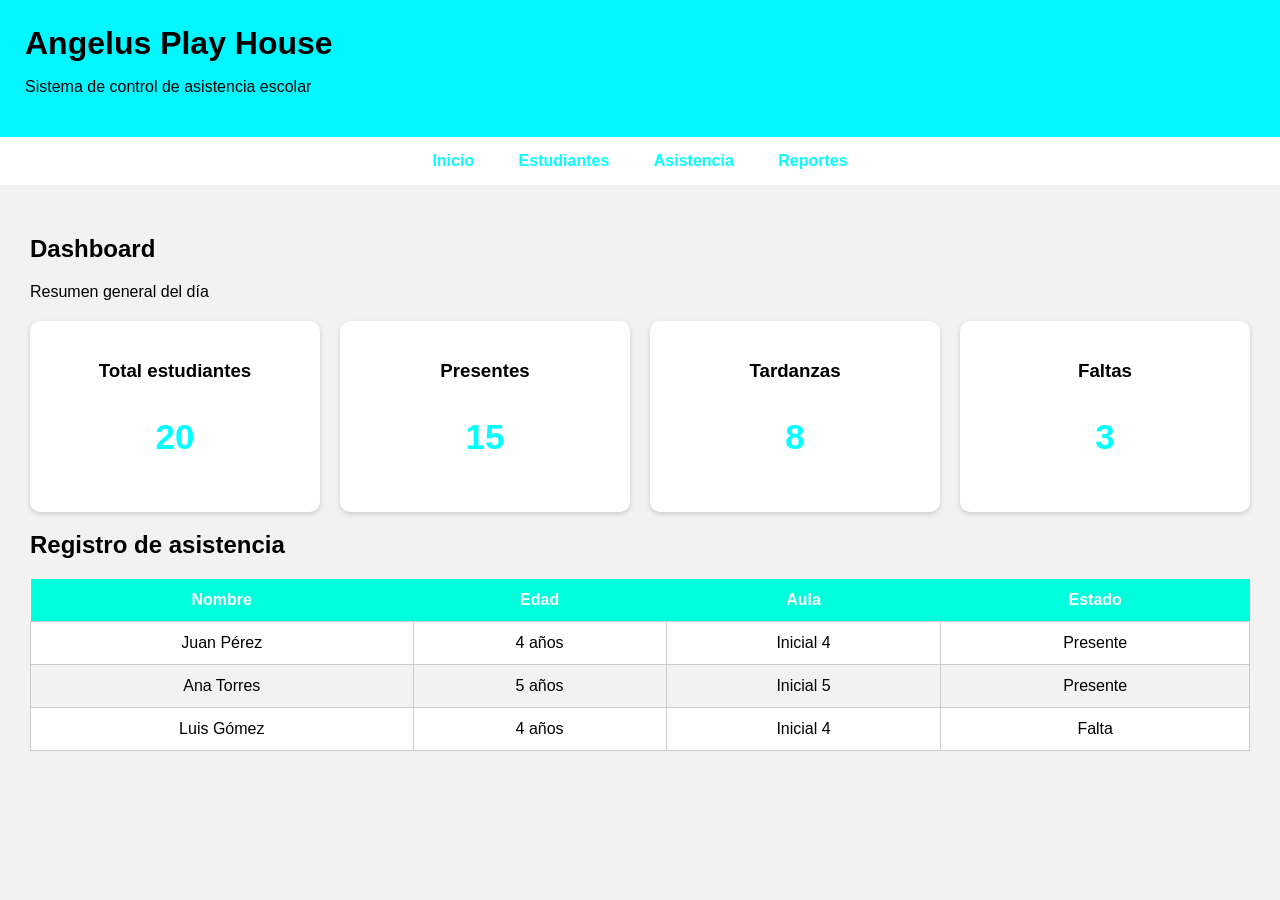
==== index.html @ 8d8ad3e5 "KIDS CHECK Se agregó la estructura HTML y los estilos CSS del sistema KIDS CHECK, incluyendo dashboa" ====
<!DOCTYPE html>
<html lang="es">

<head>
    <meta charset="UTF-8">
    <meta name="viewport" content="width=device-width, initial-scale=1.0">
    <title>KIDS CHECK</title>
    <link rel="stylesheet" href="style.css">
</head>

<body>

<header>
    <h1>Angelus Play House</h1>
    <p>Sistema de control de asistencia escolar</p>
</header>


<nav>
    <a href="#">Inicio</a>
    <a href="#">Estudiantes</a>
    <a href="#">Asistencia</a>
    <a href="#">Reportes</a>
</nav>


<main>

<section class="titulo">
    <h2>Dashboard</h2>
    <p>Resumen general del día</p>
</section>


<section class="tarjetas">

    <article>
        <h3>Total estudiantes</h3>
        <p>20</p>
    </article>


    <article>
        <h3>Presentes</h3>
        <p>15</p>
    </article>


    <article>
        <h3>Tardanzas</h3>
        <p>8</p>
    </article>


    <article>
        <h3>Faltas</h3>
        <p>3</p>
    </article>


</section>




<h2>Registro de asistencia</h2>


<table>

<thead>

<tr>
<th>Nombre</th>
<th>Edad</th>
<th>Aula</th>
<th>Estado</th>
</tr>

</thead>


<tbody>

<tr>
<td>Juan Pérez</td>
<td>4 años</td>
<td>Inicial 4</td>
<td>Presente</td>
</tr>


<tr>
<td>Ana Torres</td>
<td>5 años</td>
<td>Inicial 5</td>
<td>Presente</td>
</tr>


<tr>
<td>Luis Gómez</td>
<td>4 años</td>
<td>Inicial 4</td>
<td>Falta</td>
</tr>


</tbody>

</table>

</section>


</main>




</body>

</html>
---- style.css ----
body{

font-family: Arial, sans-serif;
margin:0;
background:#f2f2f2;

}


header{

background:#00f7ff;
color:rgb(0, 0, 0);
padding:25px;
text-align:left;

}


header h1{

margin:0;

}



nav{

background:white;
padding:15px;
text-align:center;

}


nav a{

margin:20px;
text-decoration:none;
color:#00ffff;
font-weight:bold;

}



main{

padding:30px;

}


.titulo{

margin-bottom:20px;

}



.tarjetas{

display:grid;
grid-template-columns:repeat(4,1fr);
gap:20px;

}



article{

background:white;
padding:20px;
text-align:center;
border-radius:10px;
box-shadow:0 2px 5px #ccc;

}


article p{

font-size:35px;
font-weight:bold;
color:#00ffff;

}



table{

width:100%;
border-collapse:collapse;
background:white;
margin-top:20px;

}


th{

background:#00ffdd;
color:white;
padding:12px;

}


td{

border:1px solid #ccc;
padding:12px;
text-align:center;

}


tr:nth-child(even){

background:#f2f2f2;

}


tr:hover{

background:#ffd6d6;

}



footer{

background:#333;
color:white;
text-align:center;
padding:15px;

}
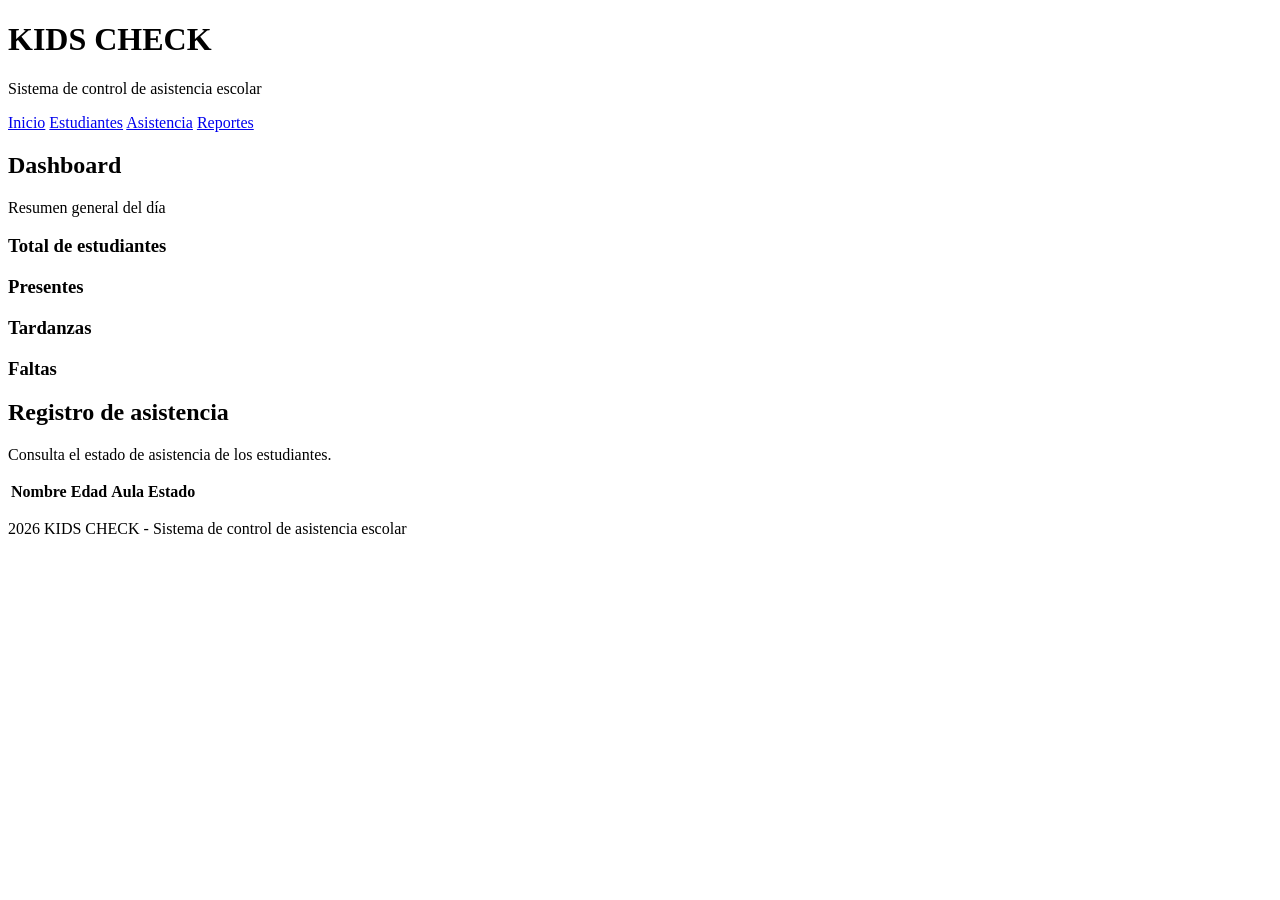
==== commit 393661e2: "actualizado" ====
--- a/index.html
+++ b/index.html
@@ -1,123 +1,86 @@
+
 <!DOCTYPE html>
 <html lang="es">
 
 <head>
     <meta charset="UTF-8">
     <meta name="viewport" content="width=device-width, initial-scale=1.0">
-    <title>KIDS CHECK</title>
+    <title>KIDS CHECK | Asistencia Escolar</title>
     <link rel="stylesheet" href="style.css">
 </head>
 
 <body>
 
-<header>
-    <h1>Angelus Play House</h1>
-    <p>Sistema de control de asistencia escolar</p>
-</header>
+    <header>
+        <h1>KIDS CHECK</h1>
+        <p>Sistema de control de asistencia escolar</p>
+    </header>
+
+    <nav>
+        <a href="#">Inicio</a>
+        <a href="#">Estudiantes</a>
+        <a href="#">Asistencia</a>
+        <a href="#">Reportes</a>
+    </nav>
+
+    <main>
+
+        <section class="titulo">
+            <h2>Dashboard</h2>
+            <p>Resumen general del día</p>
+        </section>
+
+        <section class="tarjetas">
+
+            <article>
+                <h3>Total de estudiantes</h3>
+                <p></p>
+            </article>
+
+            <article>
+                <h3>Presentes</h3>
+                <p></p>
+            </article>
+
+            <article>
+                <h3>Tardanzas</h3>
+                <p></p>
+            </article>
+
+            <article>
+                <h3>Faltas</h3>
+                <p></p>
+            </article>
+
+        </section>
+
+        <section class="registro">
+
+            <h2>Registro de asistencia</h2>
+            <p>Consulta el estado de asistencia de los estudiantes.</p>
+
+            <table>
+                <thead>
+                    <tr>
+                        <th>Nombre</th>
+                        <th>Edad</th>
+                        <th>Aula</th>
+                        <th>Estado</th>
+                    </tr>
+                </thead>
 
 
-<nav>
-    <a href="#">Inicio</a>
-    <a href="#">Estudiantes</a>
-    <a href="#">Asistencia</a>
-    <a href="#">Reportes</a>
-</nav>
+                </tbody>
+            </table>
 
+        </section>
 
-<main>
+    </main>
 
-<section class="titulo">
-    <h2>Dashboard</h2>
-    <p>Resumen general del día</p>
-</section>
-
-
-<section class="tarjetas">
-
-    <article>
-        <h3>Total estudiantes</h3>
-        <p>20</p>
-    </article>
-
-
-    <article>
-        <h3>Presentes</h3>
-        <p>15</p>
-    </article>
-
-
-    <article>
-        <h3>Tardanzas</h3>
-        <p>8</p>
-    </article>
-
-
-    <article>
-        <h3>Faltas</h3>
-        <p>3</p>
-    </article>
-
-
-</section>
-
-
-
-
-<h2>Registro de asistencia</h2>
-
-
-<table>
-
-<thead>
-
-<tr>
-<th>Nombre</th>
-<th>Edad</th>
-<th>Aula</th>
-<th>Estado</th>
-</tr>
-
-</thead>
-
-
-<tbody>
-
-<tr>
-<td>Juan Pérez</td>
-<td>4 años</td>
-<td>Inicial 4</td>
-<td>Presente</td>
-</tr>
-
-
-<tr>
-<td>Ana Torres</td>
-<td>5 años</td>
-<td>Inicial 5</td>
-<td>Presente</td>
-</tr>
-
-
-<tr>
-<td>Luis Gómez</td>
-<td>4 años</td>
-<td>Inicial 4</td>
-<td>Falta</td>
-</tr>
-
-
-</tbody>
-
-</table>
-
-</section>
-
-
-</main>
-
-
-
+    <footer>
+        <p> 2026 KIDS CHECK - Sistema de control de asistencia escolar</p>
+    </footer>
 
 </body>
 
-</html>+</html>
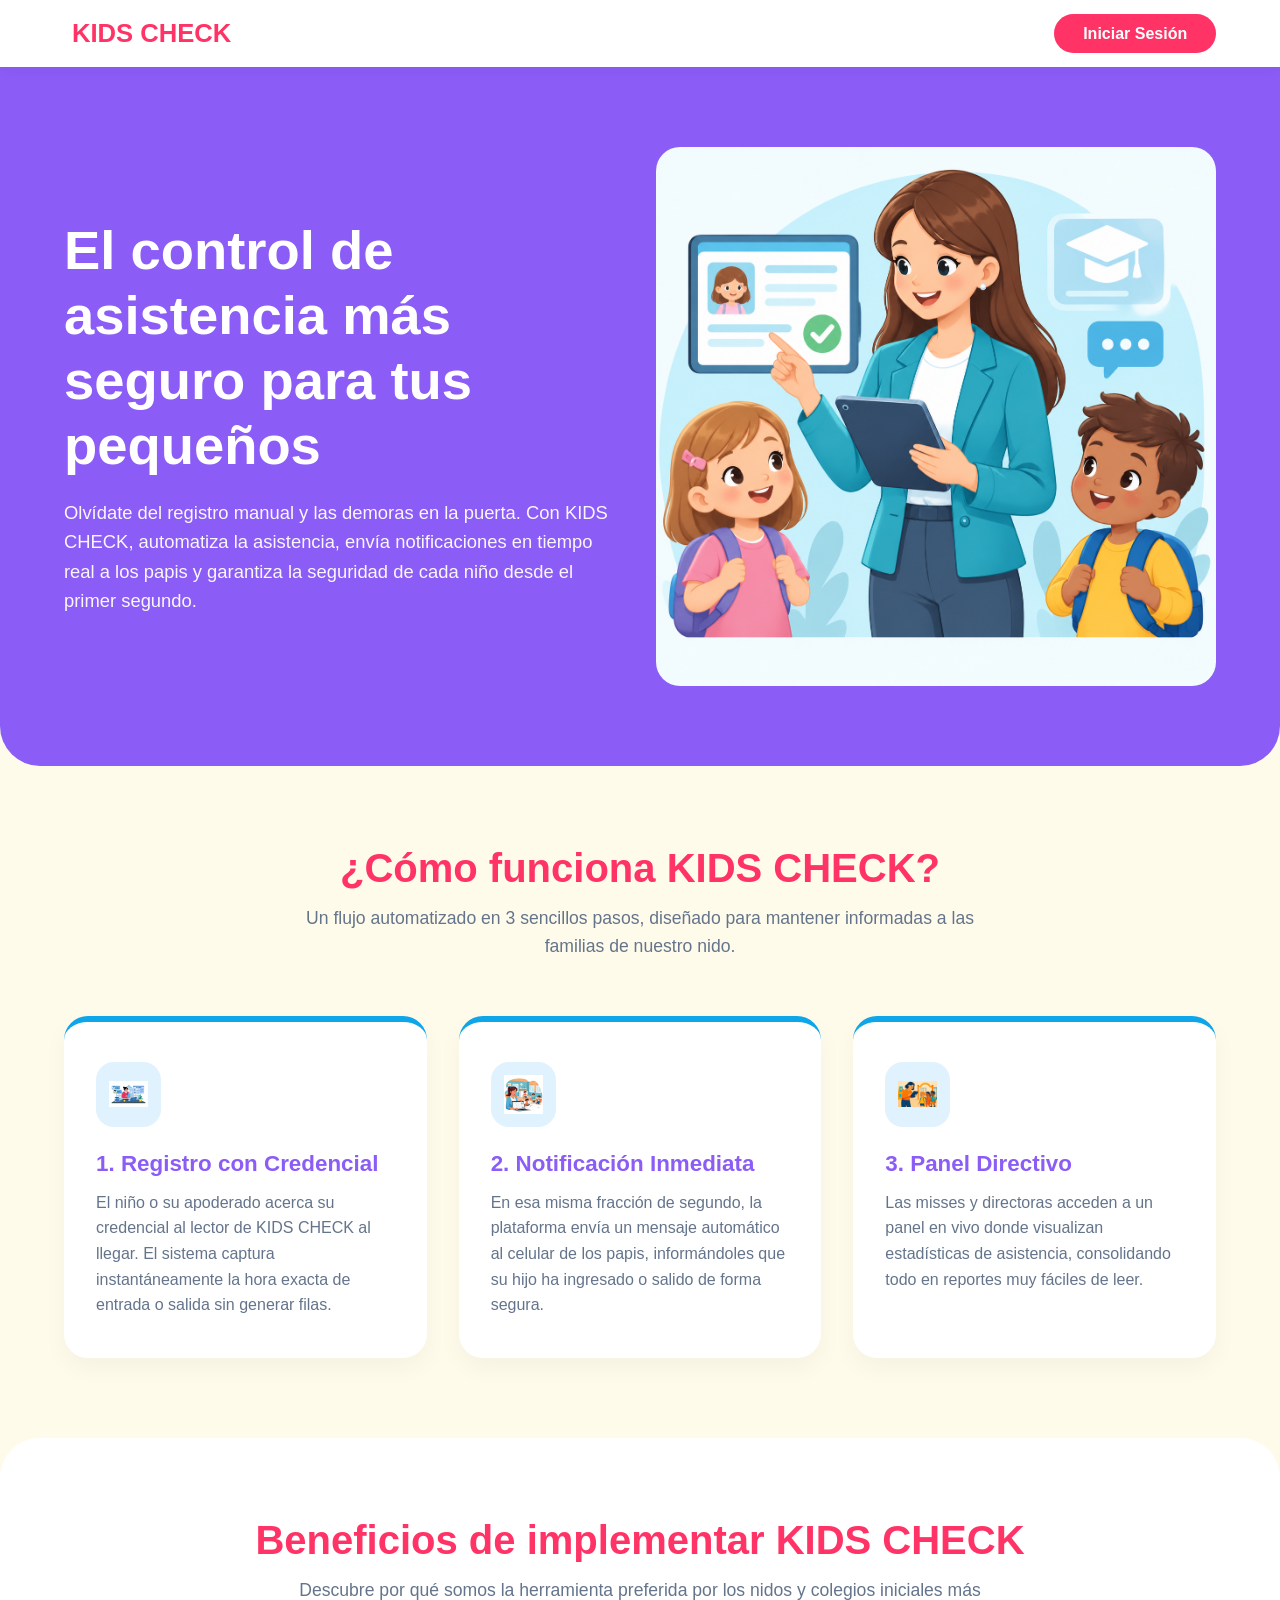
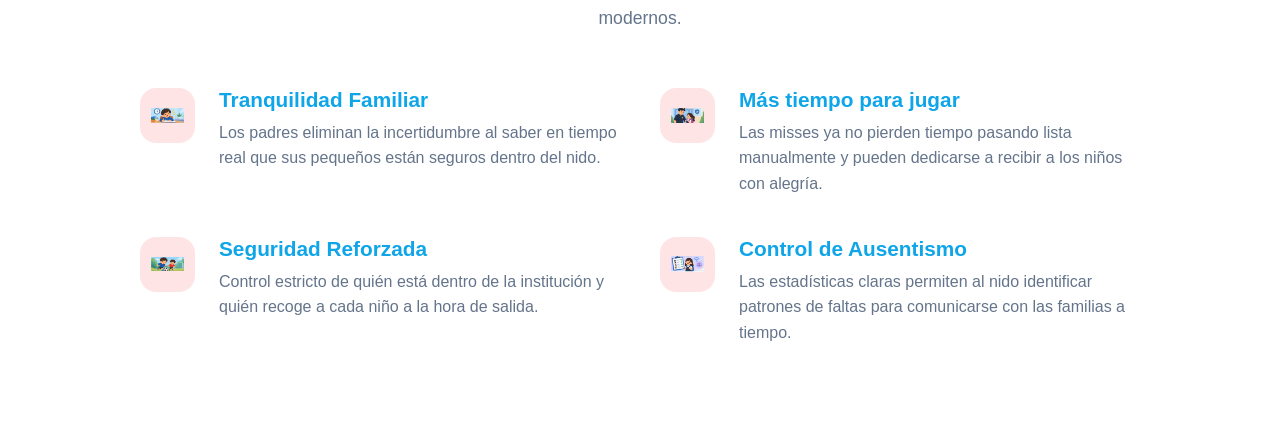
==== commit 705a3efe: "solucion" ====
--- a/index.html
+++ b/index.html
@@ -1,86 +1,136 @@
-
 <!DOCTYPE html>
 <html lang="es">
-
 <head>
     <meta charset="UTF-8">
     <meta name="viewport" content="width=device-width, initial-scale=1.0">
-    <title>KIDS CHECK | Asistencia Escolar</title>
+    <title>KIDS CHECK | Control de Asistencia Inicial</title>
     <link rel="stylesheet" href="style.css">
 </head>
-
 <body>
 
-    <header>
-        <h1>KIDS CHECK</h1>
-        <p>Sistema de control de asistencia escolar</p>
+    <!-- NAVEGACIÓN -->
+    <header class="navbar">
+        <div class="logo">
+            <i class="fa-solid fa-hands-holding-child"></i> KIDS CHECK
+        </div>
+        
+        <div class="nav-actions">
+            <!-- Único botón en toda la cabecera -->
+            <a href="#" class="btn-login">Iniciar Sesión</a>
+        </div>
     </header>
 
-    <nav>
-        <a href="#">Inicio</a>
-        <a href="#">Estudiantes</a>
-        <a href="#">Asistencia</a>
-        <a href="#">Reportes</a>
-    </nav>
+    <!-- SECCIÓN PRINCIPAL (HERO) -->
+    <main>
+        <section class="hero">
+            <div class="hero-content">
+                <h1>El control de asistencia más seguro para tus pequeños</h1>
+                <p>Olvídate del registro manual y las demoras en la puerta. Con KIDS CHECK, automatiza la asistencia, envía notificaciones en tiempo real a los papis y garantiza la seguridad de cada niño desde el primer segundo.</p>
+            </div>
 
-    <main>
-
-        <section class="titulo">
-            <h2>Dashboard</h2>
-            <p>Resumen general del día</p>
+            <div class="hero-image">
+                <img src="epa1 (1).png" alt="Ilustración de niños y seguridad escolar">
+            </div>
         </section>
 
-        <section class="tarjetas">
+        <!-- SECCIÓN: CÓMO FUNCIONA -->
+        <section id="como-funciona" class="features">
+            <div class="section-header">
+                <h2>¿Cómo funciona KIDS CHECK?</h2>
+                <p>Un flujo automatizado en 3 sencillos pasos, diseñado para mantener informadas a las familias de nuestro nido.</p>
+            </div>
+            
+            <div class="features-grid">
+                <!-- Paso 1 -->
+                <div class="feature-card">
+                    <div class="icon-wrapper blue-bg">
+                        <!-- PON AQUÍ TU IMAGEN PARA EL PASO 1 -->
+                        <img src="paso 1 (1).png" alt="Paso 1">
+                    </div>
+                    <h3>1. Registro con Credencial</h3>
+                    <p>El niño o su apoderado acerca su credencial al lector de KIDS CHECK al llegar. El sistema captura instantáneamente la hora exacta de entrada o salida sin generar filas.</p>
+                </div>
 
-            <article>
-                <h3>Total de estudiantes</h3>
-                <p></p>
-            </article>
+                <!-- Paso 2 -->
+                <div class="feature-card">
+                    <div class="icon-wrapper blue-bg">
+                        <!-- PON AQUÍ TU IMAGEN PARA EL PASO 2 -->
+                        <img src="paso 1 (2).png" alt="Paso 2">
+                    </div>
+                    <h3>2. Notificación Inmediata</h3>
+                    <p>En esa misma fracción de segundo, la plataforma envía un mensaje automático al celular de los papis, informándoles que su hijo ha ingresado o salido de forma segura.</p>
+                </div>
 
-            <article>
-                <h3>Presentes</h3>
-                <p></p>
-            </article>
-
-            <article>
-                <h3>Tardanzas</h3>
-                <p></p>
-            </article>
-
-            <article>
-                <h3>Faltas</h3>
-                <p></p>
-            </article>
-
+                <!-- Paso 3 -->
+                <div class="feature-card">
+                    <div class="icon-wrapper blue-bg">
+                        <!-- PON AQUÍ TU IMAGEN PARA EL PASO 3 -->
+                        <img src="paso 1 (3).png" alt="Paso 3">
+                    </div>
+                    <h3>3. Panel Directivo</h3>
+                    <p>Las misses y directoras acceden a un panel en vivo donde visualizan estadísticas de asistencia, consolidando todo en reportes muy fáciles de leer.</p>
+                </div>
+            </div>
         </section>
 
-        <section class="registro">
+        <!-- SECCIÓN: BENEFICIOS -->
+        <section id="beneficios" class="benefits">
+            <div class="section-header">
+                <h2>Beneficios de implementar KIDS CHECK</h2>
+                <p>Descubre por qué somos la herramienta preferida por los nidos y colegios iniciales más modernos.</p>
+            </div>
 
-            <h2>Registro de asistencia</h2>
-            <p>Consulta el estado de asistencia de los estudiantes.</p>
+            <div class="benefits-grid">
+                <!-- Beneficio 1 -->
+                <div class="benefit-item">
+                    <div class="icon-wrapper-small pink-bg">
+                        <!-- PON AQUÍ TU IMAGEN PARA BENEFICIO 1 -->
+                        <img src="Captura1.PNG" alt="Beneficio 1">
+                    </div>
+                    <div>
+                        <h4>Tranquilidad Familiar</h4>
+                        <p>Los padres eliminan la incertidumbre al saber en tiempo real que sus pequeños están seguros dentro del nido.</p>
+                    </div>
+                </div>
 
-            <table>
-                <thead>
-                    <tr>
-                        <th>Nombre</th>
-                        <th>Edad</th>
-                        <th>Aula</th>
-                        <th>Estado</th>
-                    </tr>
-                </thead>
+                <!-- Beneficio 2 -->
+                <div class="benefit-item">
+                    <div class="icon-wrapper-small pink-bg">
+                        <!-- PON AQUÍ TU IMAGEN PARA BENEFICIO 2 -->
+                        <img src="Captura2.PNG" alt="Beneficio 2">
+                    </div>
+                    <div>
+                        <h4>Más tiempo para jugar</h4>
+                        <p>Las misses ya no pierden tiempo pasando lista manualmente y pueden dedicarse a recibir a los niños con alegría.</p>
+                    </div>
+                </div>
 
+                <!-- Beneficio 3 -->
+                <div class="benefit-item">
+                    <div class="icon-wrapper-small pink-bg">
+                        <!-- PON AQUÍ TU IMAGEN PARA BENEFICIO 3 -->
+                        <img src="Captura3.PNG" alt="Beneficio 3">
+                    </div>
+                    <div>
+                        <h4>Seguridad Reforzada</h4>
+                        <p>Control estricto de quién está dentro de la institución y quién recoge a cada niño a la hora de salida.</p>
+                    </div>
+                </div>
 
-                </tbody>
-            </table>
-
+                <!-- Beneficio 4 -->
+                <div class="benefit-item">
+                    <div class="icon-wrapper-small pink-bg">
+                        <!-- PON AQUÍ TU IMAGEN PARA BENEFICIO 4 -->
+                        <img src="Captura4.PNG" alt="Beneficio 4">
+                    </div>
+                    <div>
+                        <h4>Control de Ausentismo</h4>
+                        <p>Las estadísticas claras permiten al nido identificar patrones de faltas para comunicarse con las familias a tiempo.</p>
+                    </div>
+                </div>
+            </div>
         </section>
-
     </main>
 
-    <footer>
-        <p> 2026 KIDS CHECK - Sistema de control de asistencia escolar</p>
-    </footer>
-
 </body>
-
-</html>
+</html>
--- a/style.css
+++ b/style.css
@@ -0,0 +1,251 @@
+* {
+    margin: 0;
+    padding: 0;
+    box-sizing: border-box;
+    font-family: 'Poppins', sans-serif;
+}
+
+body {
+    background-color: #FFFBEB; /* Fondo crema pastel */
+    color: #334155; /* Texto oscuro */
+}
+
+/* =========================================
+   CABECERA (NAVBAR)
+   ========================================= */
+.navbar {
+    display: flex;
+    justify-content: space-between;
+    align-items: center;
+    padding: 1.2rem 5%;
+    background-color: #FFFFFF;
+    box-shadow: 0 4px 15px rgba(0,0,0,0.03);
+    position: sticky;
+    top: 0;
+    z-index: 100;
+}
+
+.logo {
+    font-size: 1.6rem;
+    font-weight: 700;
+    color: #FF3366; /* Rosa/Fresa */
+    display: flex;
+    align-items: center;
+    gap: 0.5rem;
+}
+
+.btn-login {
+    background-color: #FF3366; /* Rosa/Fresa */
+    color: #FFFFFF;
+    text-decoration: none;
+    padding: 0.7rem 1.8rem;
+    border-radius: 50px; 
+    font-weight: 600;
+    font-size: 1rem;
+}
+
+/* =========================================
+   SECCIÓN HERO (PRINCIPAL)
+   ========================================= */
+.hero {
+    display: flex;
+    align-items: center;
+    justify-content: space-between;
+    padding: 5rem 5%;
+    background-color: #8B5CF6; /* Fondo morado */
+    color: #FFFFFF;
+    gap: 2rem;
+    border-bottom-left-radius: 40px;
+    border-bottom-right-radius: 40px;
+}
+
+.hero-content {
+    flex: 1;
+    max-width: 600px;
+}
+
+.hero-content h1 {
+    font-size: 3.4rem;
+    line-height: 1.2;
+    margin-bottom: 1.2rem;
+    font-weight: 700;
+}
+
+.hero-content p {
+    font-size: 1.15rem;
+    opacity: 0.95;
+    line-height: 1.6;
+}
+
+.hero-image {
+    flex: 1;
+    display: flex;
+    justify-content: flex-end;
+}
+
+.hero-image img {
+    max-width: 100%;
+    height: auto;
+    border-radius: 24px;
+}
+
+/* =========================================
+   ESTILOS COMPARTIDOS (TÍTULOS DE SECCIÓN)
+   ========================================= */
+.section-header {
+    text-align: center;
+    margin-bottom: 3.5rem;
+}
+
+.section-header h2 {
+    font-size: 2.5rem;
+    color: #FF3366; /* Rosa/Fresa */
+    margin-bottom: 0.8rem;
+    font-weight: 700;
+}
+
+.section-header p {
+    color: #64748B; /* Texto claro */
+    font-size: 1.1rem;
+    max-width: 700px;
+    margin: 0 auto;
+    line-height: 1.6;
+}
+
+/* =========================================
+   SECCIÓN: CÓMO FUNCIONA
+   ========================================= */
+.features {
+    padding: 5rem 5%;
+    background-color: #FFFBEB; /* Fondo crema pastel */
+}
+
+.features-grid {
+    display: grid;
+    grid-template-columns: repeat(auto-fit, minmax(300px, 1fr));
+    gap: 2rem;
+}
+
+.feature-card {
+    background: #FFFFFF;
+    padding: 2.5rem 2rem;
+    border-radius: 24px; 
+    text-align: left;
+    box-shadow: 0 10px 25px rgba(0,0,0,0.04);
+    border-top: 6px solid #0EA5E9; /* Azul cielo */
+}
+
+.icon-wrapper {
+    width: 65px;
+    height: 65px;
+    border-radius: 18px;
+    display: flex;
+    align-items: center;
+    justify-content: center;
+    margin-bottom: 1.5rem;
+    overflow: hidden; 
+}
+
+.icon-wrapper img {
+    max-width: 60%;
+    max-height: 60%;
+    object-fit: contain;
+}
+
+.blue-bg {
+    background: #E0F2FE;
+}
+
+.feature-card h3 {
+    color: #8B5CF6; /* Morado */
+    margin-bottom: 0.8rem;
+    font-size: 1.4rem;
+    font-weight: 700;
+}
+
+.feature-card p {
+    color: #64748B; /* Texto claro */
+    font-size: 1rem;
+    line-height: 1.6;
+}
+
+/* =========================================
+   SECCIÓN: BENEFICIOS
+   ========================================= */
+.benefits {
+    padding: 5rem 5%;
+    background-color: #FFFFFF;
+    border-top-left-radius: 40px;
+    border-top-right-radius: 40px;
+}
+
+.benefits-grid {
+    display: grid;
+    grid-template-columns: repeat(auto-fit, minmax(400px, 1fr));
+    gap: 2.5rem;
+    max-width: 1000px;
+    margin: 0 auto;
+}
+
+.benefit-item {
+    display: flex;
+    align-items: flex-start;
+    gap: 1.5rem;
+}
+
+.icon-wrapper-small {
+    width: 55px;
+    height: 55px;
+    border-radius: 16px;
+    display: flex;
+    align-items: center;
+    justify-content: center;
+    flex-shrink: 0;
+    overflow: hidden;
+}
+
+.icon-wrapper-small img {
+    max-width: 60%;
+    max-height: 60%;
+    object-fit: contain;
+}
+
+.pink-bg {
+    background: #FFE4E6;
+}
+
+.benefit-item h4 {
+    font-size: 1.3rem;
+    color: #0EA5E9; /* Azul cielo */
+    margin-bottom: 0.5rem;
+    font-weight: 700;
+}
+
+.benefit-item p {
+    color: #64748B; /* Texto claro */
+    font-size: 1rem;
+    line-height: 1.6;
+}
+
+/* =========================================
+   DISEÑO RESPONSIVO (Móviles)
+   ========================================= */
+@media (max-width: 900px) {
+    .hero {
+        flex-direction: column;
+        text-align: center;
+        padding: 4rem 5%;
+        border-bottom-left-radius: 20px;
+        border-bottom-right-radius: 20px;
+    }
+    
+    .hero-image {
+        justify-content: center;
+        margin-top: 2rem;
+        width: 100%;
+    }
+    
+    .benefits-grid {
+        grid-template-columns: 1fr;
+    }
+}
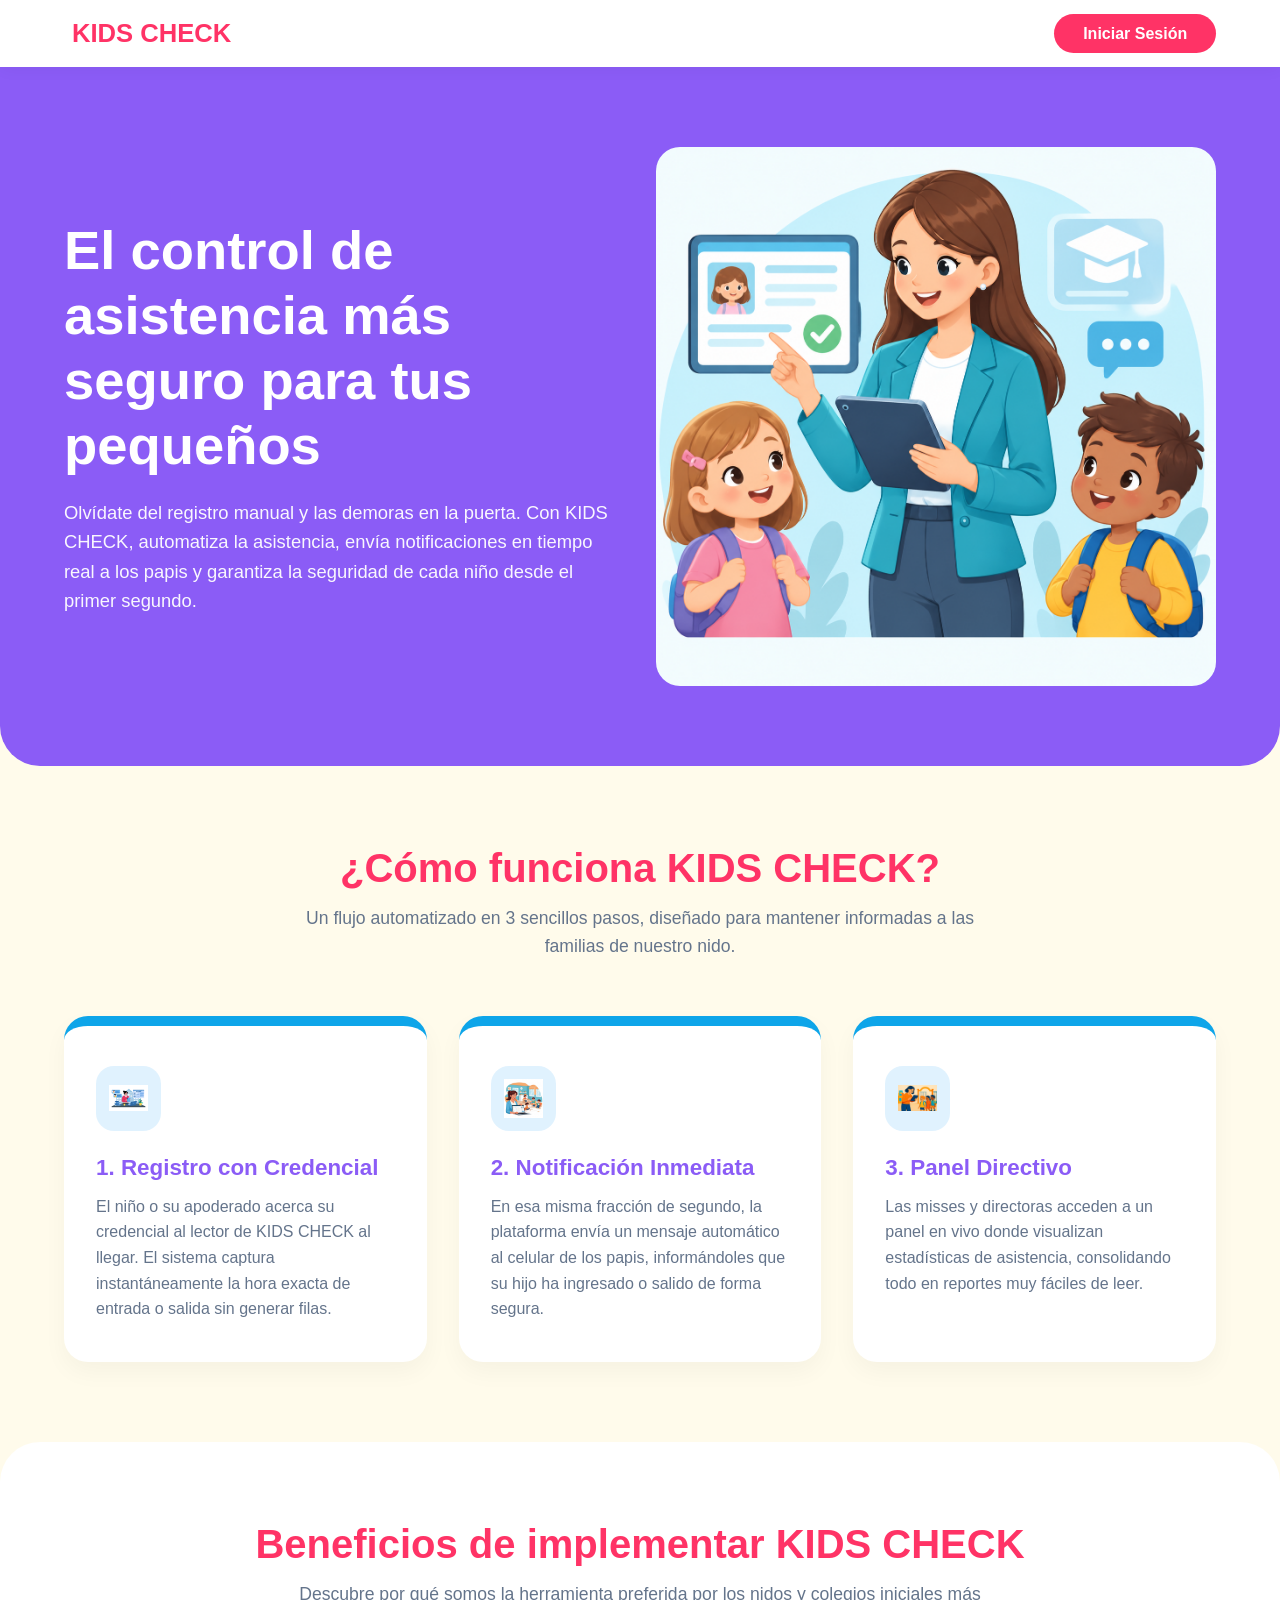
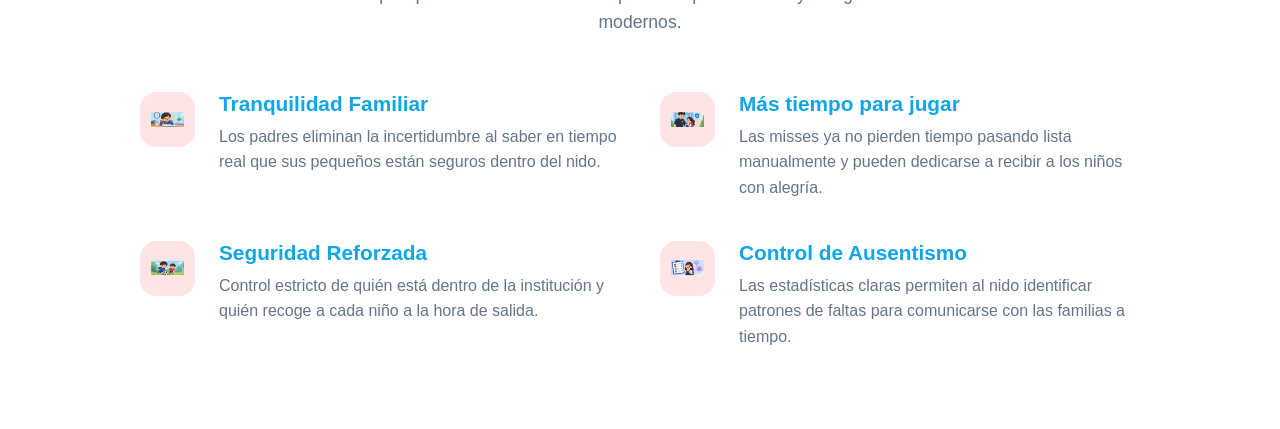
==== commit e2675f81: "nuevo" ====
--- a/index.html
+++ b/index.html
@@ -15,7 +15,6 @@
         </div>
         
         <div class="nav-actions">
-            <!-- Único botón en toda la cabecera -->
             <a href="#" class="btn-login">Iniciar Sesión</a>
         </div>
     </header>
@@ -41,30 +40,24 @@
             </div>
             
             <div class="features-grid">
-                <!-- Paso 1 -->
                 <div class="feature-card">
                     <div class="icon-wrapper blue-bg">
-                        <!-- PON AQUÍ TU IMAGEN PARA EL PASO 1 -->
                         <img src="paso 1 (1).png" alt="Paso 1">
                     </div>
                     <h3>1. Registro con Credencial</h3>
                     <p>El niño o su apoderado acerca su credencial al lector de KIDS CHECK al llegar. El sistema captura instantáneamente la hora exacta de entrada o salida sin generar filas.</p>
                 </div>
 
-                <!-- Paso 2 -->
                 <div class="feature-card">
                     <div class="icon-wrapper blue-bg">
-                        <!-- PON AQUÍ TU IMAGEN PARA EL PASO 2 -->
                         <img src="paso 1 (2).png" alt="Paso 2">
                     </div>
                     <h3>2. Notificación Inmediata</h3>
                     <p>En esa misma fracción de segundo, la plataforma envía un mensaje automático al celular de los papis, informándoles que su hijo ha ingresado o salido de forma segura.</p>
                 </div>
 
-                <!-- Paso 3 -->
                 <div class="feature-card">
                     <div class="icon-wrapper blue-bg">
-                        <!-- PON AQUÍ TU IMAGEN PARA EL PASO 3 -->
                         <img src="paso 1 (3).png" alt="Paso 3">
                     </div>
                     <h3>3. Panel Directivo</h3>
@@ -81,10 +74,8 @@
             </div>
 
             <div class="benefits-grid">
-                <!-- Beneficio 1 -->
                 <div class="benefit-item">
                     <div class="icon-wrapper-small pink-bg">
-                        <!-- PON AQUÍ TU IMAGEN PARA BENEFICIO 1 -->
                         <img src="Captura1.PNG" alt="Beneficio 1">
                     </div>
                     <div>
@@ -93,10 +84,8 @@
                     </div>
                 </div>
 
-                <!-- Beneficio 2 -->
                 <div class="benefit-item">
                     <div class="icon-wrapper-small pink-bg">
-                        <!-- PON AQUÍ TU IMAGEN PARA BENEFICIO 2 -->
                         <img src="Captura2.PNG" alt="Beneficio 2">
                     </div>
                     <div>
@@ -105,10 +94,8 @@
                     </div>
                 </div>
 
-                <!-- Beneficio 3 -->
                 <div class="benefit-item">
                     <div class="icon-wrapper-small pink-bg">
-                        <!-- PON AQUÍ TU IMAGEN PARA BENEFICIO 3 -->
                         <img src="Captura3.PNG" alt="Beneficio 3">
                     </div>
                     <div>
@@ -117,10 +104,8 @@
                     </div>
                 </div>
 
-                <!-- Beneficio 4 -->
                 <div class="benefit-item">
                     <div class="icon-wrapper-small pink-bg">
-                        <!-- PON AQUÍ TU IMAGEN PARA BENEFICIO 4 -->
                         <img src="Captura4.PNG" alt="Beneficio 4">
                     </div>
                     <div>
--- a/style.css
+++ b/style.css
@@ -6,13 +6,11 @@
 }
 
 body {
-    background-color: #FFFBEB; /* Fondo crema pastel */
-    color: #334155; /* Texto oscuro */
-}
-
-/* =========================================
-   CABECERA (NAVBAR)
-   ========================================= */
+    background-color: #FFFBEB; 
+    color: #334155; 
+}
+
+/* CABECERA (NAVBAR) */
 .navbar {
     display: flex;
     justify-content: space-between;
@@ -28,14 +26,14 @@
 .logo {
     font-size: 1.6rem;
     font-weight: 700;
-    color: #FF3366; /* Rosa/Fresa */
+    color: #FF3366; 
     display: flex;
     align-items: center;
     gap: 0.5rem;
 }
 
 .btn-login {
-    background-color: #FF3366; /* Rosa/Fresa */
+    background-color: #FF3366; 
     color: #FFFFFF;
     text-decoration: none;
     padding: 0.7rem 1.8rem;
@@ -44,15 +42,13 @@
     font-size: 1rem;
 }
 
-/* =========================================
-   SECCIÓN HERO (PRINCIPAL)
-   ========================================= */
+/* SECCIÓN PRINCIPAL*/
 .hero {
     display: flex;
     align-items: center;
     justify-content: space-between;
     padding: 5rem 5%;
-    background-color: #8B5CF6; /* Fondo morado */
+    background-color: #8B5CF6; 
     color: #FFFFFF;
     gap: 2rem;
     border-bottom-left-radius: 40px;
@@ -89,9 +85,7 @@
     border-radius: 24px;
 }
 
-/* =========================================
-   ESTILOS COMPARTIDOS (TÍTULOS DE SECCIÓN)
-   ========================================= */
+/* ESTILOS COMPARTIDOS (TÍTULOS DE SECCIÓN)*/
 .section-header {
     text-align: center;
     margin-bottom: 3.5rem;
@@ -99,25 +93,23 @@
 
 .section-header h2 {
     font-size: 2.5rem;
-    color: #FF3366; /* Rosa/Fresa */
+    color: #FF3366; 
     margin-bottom: 0.8rem;
     font-weight: 700;
 }
 
 .section-header p {
-    color: #64748B; /* Texto claro */
+    color: #64748B; 
     font-size: 1.1rem;
     max-width: 700px;
     margin: 0 auto;
     line-height: 1.6;
 }
 
-/* =========================================
-   SECCIÓN: CÓMO FUNCIONA
-   ========================================= */
+/* SECCIÓN: CÓMO FUNCIONA*/
 .features {
     padding: 5rem 5%;
-    background-color: #FFFBEB; /* Fondo crema pastel */
+    background-color: #FFFBEB; 
 }
 
 .features-grid {
@@ -132,7 +124,7 @@
     border-radius: 24px; 
     text-align: left;
     box-shadow: 0 10px 25px rgba(0,0,0,0.04);
-    border-top: 6px solid #0EA5E9; /* Azul cielo */
+    border-top: 10px solid #0EA5E9; 
 }
 
 .icon-wrapper {
@@ -157,21 +149,19 @@
 }
 
 .feature-card h3 {
-    color: #8B5CF6; /* Morado */
+    color: #8B5CF6; 
     margin-bottom: 0.8rem;
     font-size: 1.4rem;
     font-weight: 700;
 }
 
 .feature-card p {
-    color: #64748B; /* Texto claro */
+    color: #64748B; 
     font-size: 1rem;
     line-height: 1.6;
 }
 
-/* =========================================
-   SECCIÓN: BENEFICIOS
-   ========================================= */
+/* SECCIÓN: BENEFICIOS */
 .benefits {
     padding: 5rem 5%;
     background-color: #FFFFFF;
@@ -216,20 +206,18 @@
 
 .benefit-item h4 {
     font-size: 1.3rem;
-    color: #0EA5E9; /* Azul cielo */
+    color: #0EA5E9; 
     margin-bottom: 0.5rem;
     font-weight: 700;
 }
 
 .benefit-item p {
-    color: #64748B; /* Texto claro */
+    color: #64748B; 
     font-size: 1rem;
     line-height: 1.6;
 }
 
-/* =========================================
-   DISEÑO RESPONSIVO (Móviles)
-   ========================================= */
+/* DISEÑO RESPONSIVO (Móviles)*/
 @media (max-width: 900px) {
     .hero {
         flex-direction: column;
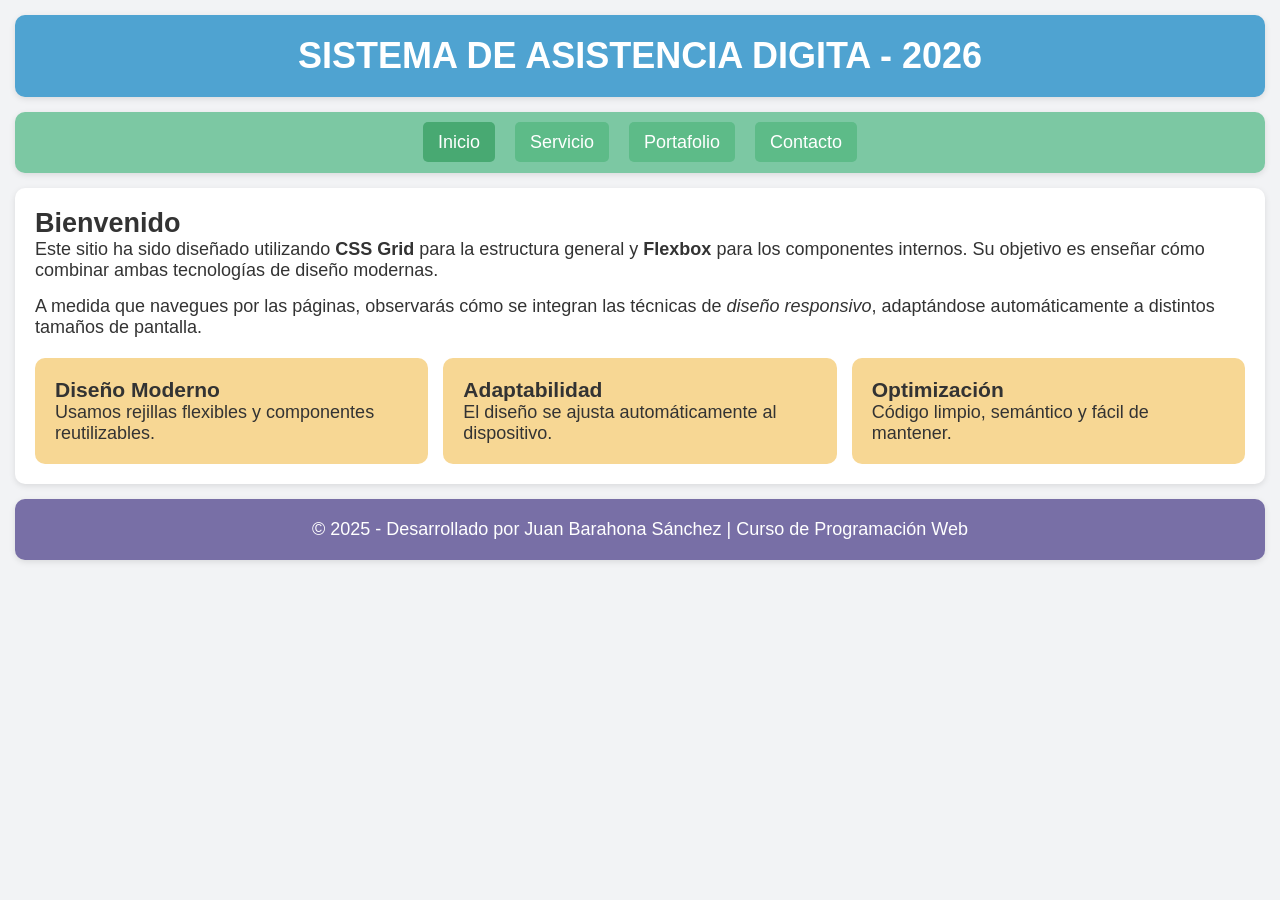
==== commit c09cc04c: "ACTUALIZADO" ====
--- a/index.html
+++ b/index.html
@@ -1,121 +1,63 @@
 <!DOCTYPE html>
 <html lang="es">
 <head>
-    <meta charset="UTF-8">
-    <meta name="viewport" content="width=device-width, initial-scale=1.0">
-    <title>KIDS CHECK | Control de Asistencia Inicial</title>
-    <link rel="stylesheet" href="style.css">
+  <meta charset="UTF-8">
+  <meta name="viewport" content="width=device-width, initial-scale=1.0">
+  <title>Inicio | Sitio Web Flexbox & Grid</title>
+  <link rel="stylesheet" href="style.css">
 </head>
 <body>
 
-    <!-- NAVEGACIÓN -->
-    <header class="navbar">
-        <div class="logo">
-            <i class="fa-solid fa-hands-holding-child"></i> KIDS CHECK
-        </div>
-        
-        <div class="nav-actions">
-            <a href="#" class="btn-login">Iniciar Sesión</a>
-        </div>
-    </header>
+  <!-- ENCABEZADO -->
+  <header>
+    <h1>SISTEMA DE ASISTENCIA DIGITA - 2026</h1>
+  </header>
 
-    <!-- SECCIÓN PRINCIPAL (HERO) -->
-    <main>
-        <section class="hero">
-            <div class="hero-content">
-                <h1>El control de asistencia más seguro para tus pequeños</h1>
-                <p>Olvídate del registro manual y las demoras en la puerta. Con KIDS CHECK, automatiza la asistencia, envía notificaciones en tiempo real a los papis y garantiza la seguridad de cada niño desde el primer segundo.</p>
-            </div>
+  <!-- MENÚ DE NAVEGACIÓN -->
+  <nav>
+    <ul>
+      <li><a href="index.html" class="activo">Inicio</a></li>
+      <li><a href="servicios.html">Servicio</a></li>
+      <li><a href="portafolio.html">Portafolio</a></li>
+      <li><a href="contacto.html">Contacto</a></li>
+    </ul>
+  </nav>
 
-            <div class="hero-image">
-                <img src="epa1 (1).png" alt="Ilustración de niños y seguridad escolar">
-            </div>
-        </section>
+  <!-- CONTENIDO PRINCIPAL -->
+  <main>
+    <section class="presentacion">
+      <h2>Bienvenido</h2>
+      <p>
+        Este sitio ha sido diseñado utilizando <strong>CSS Grid</strong> para la estructura general
+        y <strong>Flexbox</strong> para los componentes internos. Su objetivo es enseñar cómo combinar ambas
+        tecnologías de diseño modernas.
+      </p>
+      <p>
+        A medida que navegues por las páginas, observarás cómo se integran las técnicas de
+        <em>diseño responsivo</em>, adaptándose automáticamente a distintos tamaños de pantalla.
+      </p>
+    </section>
 
-        <!-- SECCIÓN: CÓMO FUNCIONA -->
-        <section id="como-funciona" class="features">
-            <div class="section-header">
-                <h2>¿Cómo funciona KIDS CHECK?</h2>
-                <p>Un flujo automatizado en 3 sencillos pasos, diseñado para mantener informadas a las familias de nuestro nido.</p>
-            </div>
-            
-            <div class="features-grid">
-                <div class="feature-card">
-                    <div class="icon-wrapper blue-bg">
-                        <img src="paso 1 (1).png" alt="Paso 1">
-                    </div>
-                    <h3>1. Registro con Credencial</h3>
-                    <p>El niño o su apoderado acerca su credencial al lector de KIDS CHECK al llegar. El sistema captura instantáneamente la hora exacta de entrada o salida sin generar filas.</p>
-                </div>
+    <section class="destacados">
+      <article>
+        <h3>Diseño Moderno</h3>
+        <p>Usamos rejillas flexibles y componentes reutilizables.</p>
+      </article>
+      <article>
+        <h3>Adaptabilidad</h3>
+        <p>El diseño se ajusta automáticamente al dispositivo.</p>
+      </article>
+      <article>
+        <h3>Optimización</h3>
+        <p>Código limpio, semántico y fácil de mantener.</p>
+      </article>
+    </section>
+  </main>
 
-                <div class="feature-card">
-                    <div class="icon-wrapper blue-bg">
-                        <img src="paso 1 (2).png" alt="Paso 2">
-                    </div>
-                    <h3>2. Notificación Inmediata</h3>
-                    <p>En esa misma fracción de segundo, la plataforma envía un mensaje automático al celular de los papis, informándoles que su hijo ha ingresado o salido de forma segura.</p>
-                </div>
-
-                <div class="feature-card">
-                    <div class="icon-wrapper blue-bg">
-                        <img src="paso 1 (3).png" alt="Paso 3">
-                    </div>
-                    <h3>3. Panel Directivo</h3>
-                    <p>Las misses y directoras acceden a un panel en vivo donde visualizan estadísticas de asistencia, consolidando todo en reportes muy fáciles de leer.</p>
-                </div>
-            </div>
-        </section>
-
-        <!-- SECCIÓN: BENEFICIOS -->
-        <section id="beneficios" class="benefits">
-            <div class="section-header">
-                <h2>Beneficios de implementar KIDS CHECK</h2>
-                <p>Descubre por qué somos la herramienta preferida por los nidos y colegios iniciales más modernos.</p>
-            </div>
-
-            <div class="benefits-grid">
-                <div class="benefit-item">
-                    <div class="icon-wrapper-small pink-bg">
-                        <img src="Captura1.PNG" alt="Beneficio 1">
-                    </div>
-                    <div>
-                        <h4>Tranquilidad Familiar</h4>
-                        <p>Los padres eliminan la incertidumbre al saber en tiempo real que sus pequeños están seguros dentro del nido.</p>
-                    </div>
-                </div>
-
-                <div class="benefit-item">
-                    <div class="icon-wrapper-small pink-bg">
-                        <img src="Captura2.PNG" alt="Beneficio 2">
-                    </div>
-                    <div>
-                        <h4>Más tiempo para jugar</h4>
-                        <p>Las misses ya no pierden tiempo pasando lista manualmente y pueden dedicarse a recibir a los niños con alegría.</p>
-                    </div>
-                </div>
-
-                <div class="benefit-item">
-                    <div class="icon-wrapper-small pink-bg">
-                        <img src="Captura3.PNG" alt="Beneficio 3">
-                    </div>
-                    <div>
-                        <h4>Seguridad Reforzada</h4>
-                        <p>Control estricto de quién está dentro de la institución y quién recoge a cada niño a la hora de salida.</p>
-                    </div>
-                </div>
-
-                <div class="benefit-item">
-                    <div class="icon-wrapper-small pink-bg">
-                        <img src="Captura4.PNG" alt="Beneficio 4">
-                    </div>
-                    <div>
-                        <h4>Control de Ausentismo</h4>
-                        <p>Las estadísticas claras permiten al nido identificar patrones de faltas para comunicarse con las familias a tiempo.</p>
-                    </div>
-                </div>
-            </div>
-        </section>
-    </main>
+  <!-- PIE DE PÁGINA -->
+  <footer>
+    <p>&copy; 2025 - Desarrollado por Juan Barahona Sánchez | Curso de Programación Web</p>
+  </footer>
 
 </body>
-</html>+</html>
--- a/style.css
+++ b/style.css
@@ -1,239 +1,185 @@
+/* ==============================
+   ESTILOS GENERALES
+============================== */
 * {
-    margin: 0;
-    padding: 0;
-    box-sizing: border-box;
-    font-family: 'Poppins', sans-serif;
+  margin: 0;
+  padding: 0;
+  box-sizing: border-box;
 }
 
 body {
-    background-color: #FFFBEB; 
-    color: #334155; 
+  font-family: "Segoe UI", sans-serif;
+  background: #f2f3f5;
+  color: #333;
+  display: grid;
+  grid-template-areas:
+    "header"
+    "nav"
+    "main"
+    "footer";
+  gap: 15px;
+  padding: 15px;
 }
 
-/* CABECERA (NAVBAR) */
-.navbar {
-    display: flex;
-    justify-content: space-between;
-    align-items: center;
-    padding: 1.2rem 5%;
-    background-color: #FFFFFF;
-    box-shadow: 0 4px 15px rgba(0,0,0,0.03);
-    position: sticky;
-    top: 0;
-    z-index: 100;
+header, nav, main, footer {
+  border-radius: 10px;
+  padding: 20px;
+  box-shadow: 0 2px 6px rgba(0,0,0,0.1);
 }
 
-.logo {
-    font-size: 1.6rem;
-    font-weight: 700;
-    color: #FF3366; 
-    display: flex;
-    align-items: center;
-    gap: 0.5rem;
+/* ==============================
+   ENCABEZADO
+============================== */
+header {
+  grid-area: header;
+  background-color: #4fa3d1;
+  color: white;
+  text-align: center;
 }
 
-.btn-login {
-    background-color: #FF3366; 
-    color: #FFFFFF;
-    text-decoration: none;
-    padding: 0.7rem 1.8rem;
-    border-radius: 50px; 
-    font-weight: 600;
-    font-size: 1rem;
+/* ==============================
+   MENÚ (FLEXBOX)
+============================== */
+nav {
+  grid-area: nav;
+  background-color: #7cc8a3;
 }
 
-/* SECCIÓN PRINCIPAL*/
-.hero {
-    display: flex;
-    align-items: center;
-    justify-content: space-between;
-    padding: 5rem 5%;
-    background-color: #8B5CF6; 
-    color: #FFFFFF;
-    gap: 2rem;
-    border-bottom-left-radius: 40px;
-    border-bottom-right-radius: 40px;
+nav ul {
+  list-style: none;
+  display: flex;
+  justify-content: center;
+  flex-wrap: wrap;
+  gap: 20px;
 }
 
-.hero-content {
-    flex: 1;
-    max-width: 600px;
+nav a {
+  color: #fff;
+  text-decoration: none;
+  background: #5dbb88;
+  padding: 10px 15px;
+  border-radius: 5px;
+  transition: background 0.3s;
 }
 
-.hero-content h1 {
-    font-size: 3.4rem;
-    line-height: 1.2;
-    margin-bottom: 1.2rem;
-    font-weight: 700;
+nav a:hover, .activo {
+  background-color: #48a972;
 }
 
-.hero-content p {
-    font-size: 1.15rem;
-    opacity: 0.95;
-    line-height: 1.6;
+/* ==============================
+   CONTENIDO PRINCIPAL
+============================== */
+main {
+  grid-area: main;
+  background: #fff;
 }
 
-.hero-image {
-    flex: 1;
-    display: flex;
-    justify-content: flex-end;
+/* INDEX */
+.presentacion p {
+  margin-bottom: 15px;
 }
 
-.hero-image img {
-    max-width: 100%;
-    height: auto;
-    border-radius: 24px;
+.destacados {
+  display: flex;
+  flex-wrap: wrap;
+  gap: 15px;
+  margin-top: 20px;
 }
 
-/* ESTILOS COMPARTIDOS (TÍTULOS DE SECCIÓN)*/
-.section-header {
-    text-align: center;
-    margin-bottom: 3.5rem;
+.destacados article {
+  flex: 1 1 calc(33.333% - 15px);
+  background-color: #f7d794;
+  padding: 20px;
+  border-radius: 10px;
 }
 
-.section-header h2 {
-    font-size: 2.5rem;
-    color: #FF3366; 
-    margin-bottom: 0.8rem;
-    font-weight: 700;
+/* SERVICIOS (GRID) */
+.grid-servicios {
+  display: grid;
+  grid-template-columns: repeat(auto-fit, minmax(250px, 1fr));
+  gap: 15px;
 }
 
-.section-header p {
-    color: #64748B; 
-    font-size: 1.1rem;
-    max-width: 700px;
-    margin: 0 auto;
-    line-height: 1.6;
+.servicio {
+  background-color: #dfe6e9;
+  padding: 20px;
+  border-radius: 10px;
 }
 
-/* SECCIÓN: CÓMO FUNCIONA*/
-.features {
-    padding: 5rem 5%;
-    background-color: #FFFBEB; 
+/* PORTAFOLIO (GRID AVANZADO) */
+.galeria {
+  display: grid;
+  grid-template-columns: repeat(auto-fit, minmax(200px, 1fr));
+  gap: 15px;
 }
 
-.features-grid {
-    display: grid;
-    grid-template-columns: repeat(auto-fit, minmax(300px, 1fr));
-    gap: 2rem;
+.proyecto {
+  background-color: #a29bfe;
+  color: white;
+  padding: 40px;
+  text-align: center;
+  border-radius: 10px;
 }
 
-.feature-card {
-    background: #FFFFFF;
-    padding: 2.5rem 2rem;
-    border-radius: 24px; 
-    text-align: left;
-    box-shadow: 0 10px 25px rgba(0,0,0,0.04);
-    border-top: 10px solid #0EA5E9; 
+/* CONTACTO (FLEXBOX FORMULARIO) */
+.formulario {
+  display: flex;
+  flex-direction: column;
+  gap: 10px;
+  max-width: 400px;
+  margin: auto;
 }
 
-.icon-wrapper {
-    width: 65px;
-    height: 65px;
-    border-radius: 18px;
-    display: flex;
-    align-items: center;
-    justify-content: center;
-    margin-bottom: 1.5rem;
-    overflow: hidden; 
+input, textarea, button {
+  padding: 10px;
+  border-radius: 5px;
+  border: 1px solid #ccc;
 }
 
-.icon-wrapper img {
-    max-width: 60%;
-    max-height: 60%;
-    object-fit: contain;
+button {
+  background-color: #4fa3d1;
+  color: white;
+  font-weight: bold;
+  cursor: pointer;
 }
 
-.blue-bg {
-    background: #E0F2FE;
+button:hover {
+  background-color: #357ab8;
 }
 
-.feature-card h3 {
-    color: #8B5CF6; 
-    margin-bottom: 0.8rem;
-    font-size: 1.4rem;
-    font-weight: 700;
+/* ==============================
+   PIE DE PÁGINA
+============================== */
+footer {
+  grid-area: footer;
+  background-color: #786fa6;
+  color: white;
+  text-align: center;
 }
 
-.feature-card p {
-    color: #64748B; 
-    font-size: 1rem;
-    line-height: 1.6;
+/* ==============================
+   RESPONSIVE DESIGN
+============================== */
+@media (max-width: 768px) {
+  .destacados article {
+    flex: 1 1 100%;
+  }
+}
+/* TABLET (>= 768px): 2 columnas */
+@media (min-width: 768px) {
+  .destacados article {
+    flex: 1 1 calc(50% - 15px);
+  }
 }
 
-/* SECCIÓN: BENEFICIOS */
-.benefits {
-    padding: 5rem 5%;
-    background-color: #FFFFFF;
-    border-top-left-radius: 40px;
-    border-top-right-radius: 40px;
+/* LAPTOP (>= 992px): 3 columnas */
+@media (min-width: 992px) {
+  .destacados article {
+    flex: 1 1 calc(33.333% - 15px);
+  }
 }
 
-.benefits-grid {
-    display: grid;
-    grid-template-columns: repeat(auto-fit, minmax(400px, 1fr));
-    gap: 2.5rem;
-    max-width: 1000px;
-    margin: 0 auto;
-}
-
-.benefit-item {
-    display: flex;
-    align-items: flex-start;
-    gap: 1.5rem;
-}
-
-.icon-wrapper-small {
-    width: 55px;
-    height: 55px;
-    border-radius: 16px;
-    display: flex;
-    align-items: center;
-    justify-content: center;
-    flex-shrink: 0;
-    overflow: hidden;
-}
-
-.icon-wrapper-small img {
-    max-width: 60%;
-    max-height: 60%;
-    object-fit: contain;
-}
-
-.pink-bg {
-    background: #FFE4E6;
-}
-
-.benefit-item h4 {
-    font-size: 1.3rem;
-    color: #0EA5E9; 
-    margin-bottom: 0.5rem;
-    font-weight: 700;
-}
-
-.benefit-item p {
-    color: #64748B; 
-    font-size: 1rem;
-    line-height: 1.6;
-}
-
-/* DISEÑO RESPONSIVO (Móviles)*/
-@media (max-width: 900px) {
-    .hero {
-        flex-direction: column;
-        text-align: center;
-        padding: 4rem 5%;
-        border-bottom-left-radius: 20px;
-        border-bottom-right-radius: 20px;
-    }
-    
-    .hero-image {
-        justify-content: center;
-        margin-top: 2rem;
-        width: 100%;
-    }
-    
-    .benefits-grid {
-        grid-template-columns: 1fr;
-    }
+/* PANTALLA GRANDE (>= 1200px) */
+@media (min-width: 1200px) {
+  html { font-size: 112.5%; }
 }
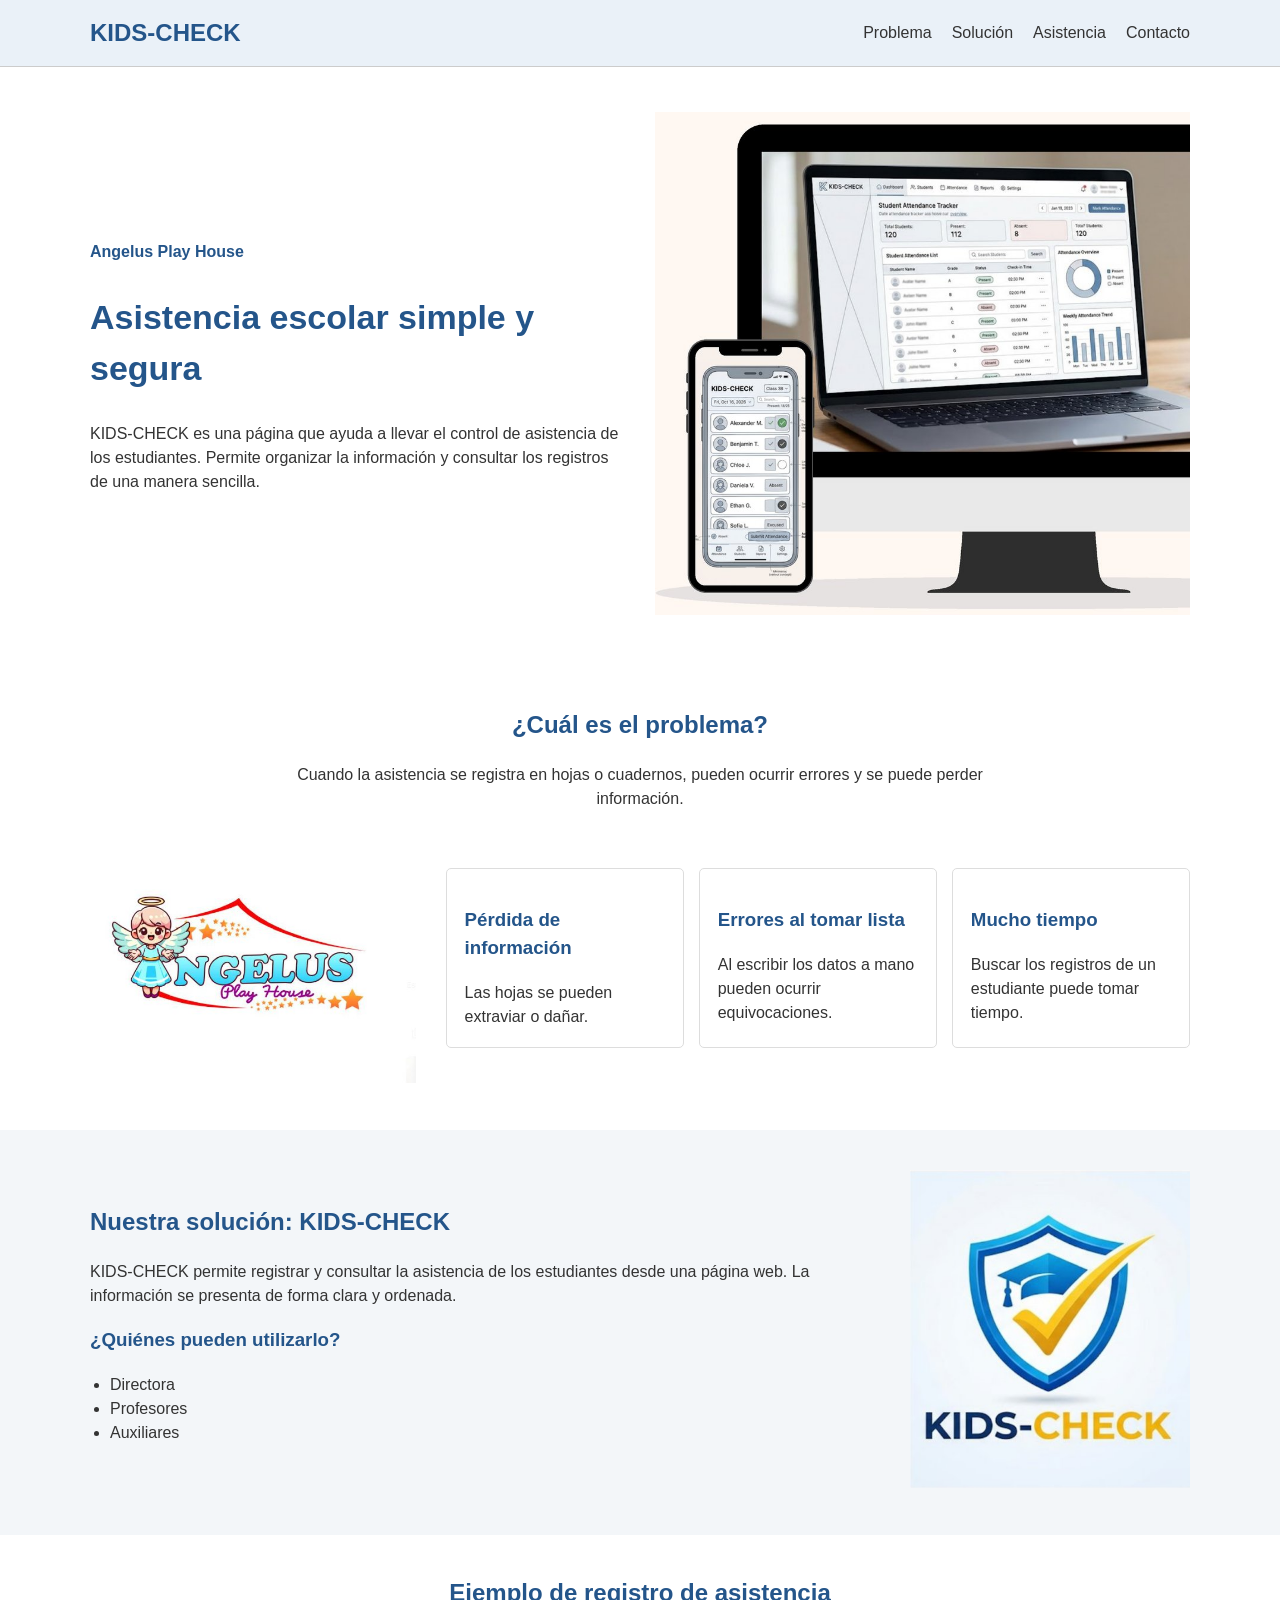
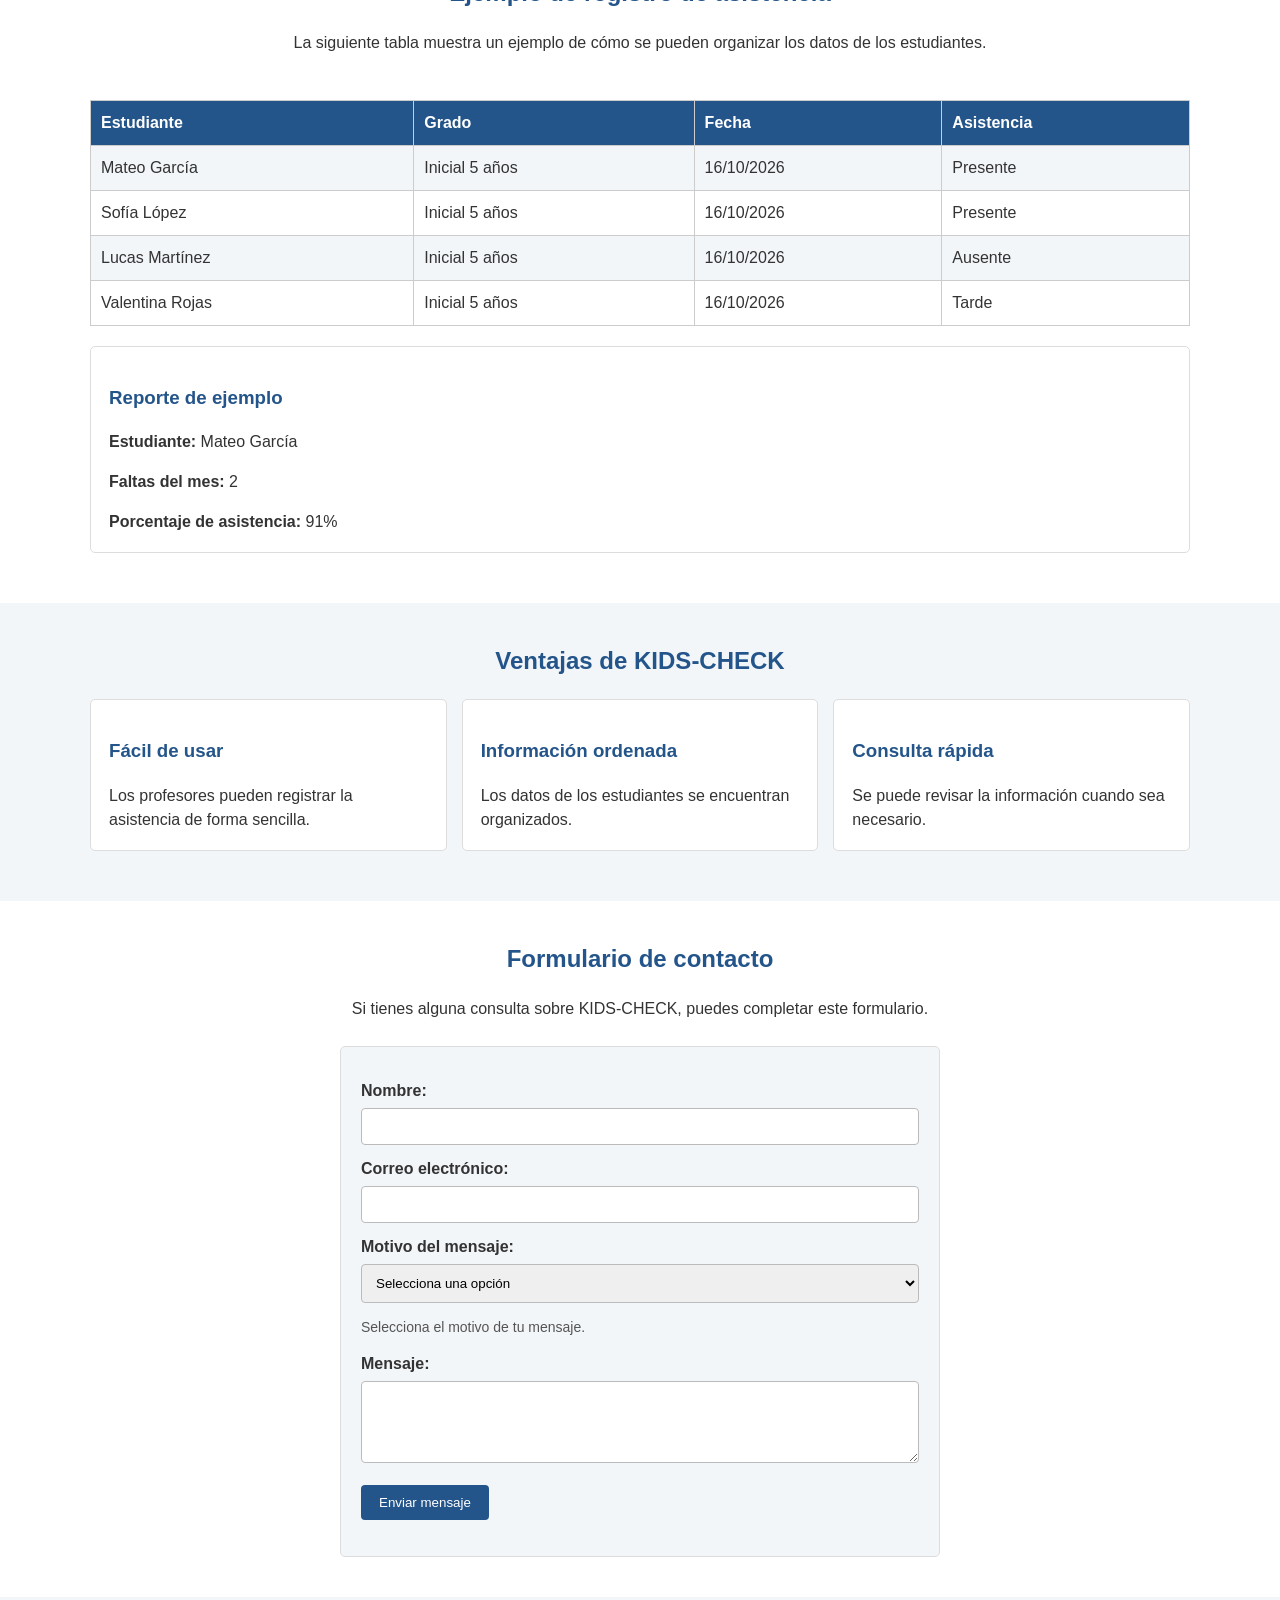
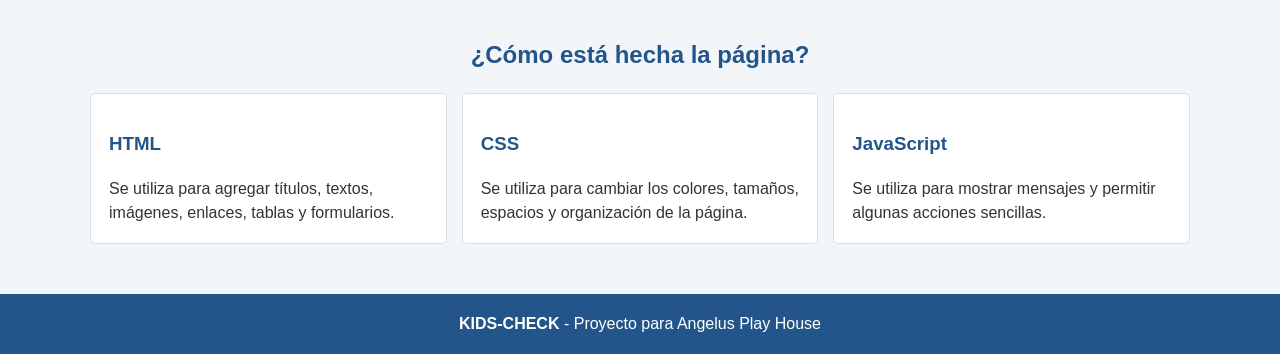
==== commit 231c59a8: "Nuevo" ====
--- a/index.html
+++ b/index.html
@@ -1,63 +1,251 @@
 <!DOCTYPE html>
 <html lang="es">
 <head>
-  <meta charset="UTF-8">
-  <meta name="viewport" content="width=device-width, initial-scale=1.0">
-  <title>Inicio | Sitio Web Flexbox & Grid</title>
-  <link rel="stylesheet" href="style.css">
+    <meta charset="UTF-8">
+    <meta name="viewport" content="width=device-width, initial-scale=1.0">
+    <meta name="description" content="KIDS-CHECK, página informativa sobre el registro de asistencia escolar.">
+    <title>KIDS-CHECK - Asistencia escolar</title>
+    <link rel="stylesheet" href="styles.css">
 </head>
 <body>
 
-  <!-- ENCABEZADO -->
-  <header>
-    <h1>SISTEMA DE ASISTENCIA DIGITA - 2026</h1>
-  </header>
-
-  <!-- MENÚ DE NAVEGACIÓN -->
-  <nav>
-    <ul>
-      <li><a href="index.html" class="activo">Inicio</a></li>
-      <li><a href="servicios.html">Servicio</a></li>
-      <li><a href="portafolio.html">Portafolio</a></li>
-      <li><a href="contacto.html">Contacto</a></li>
-    </ul>
-  </nav>
-
-  <!-- CONTENIDO PRINCIPAL -->
-  <main>
-    <section class="presentacion">
-      <h2>Bienvenido</h2>
-      <p>
-        Este sitio ha sido diseñado utilizando <strong>CSS Grid</strong> para la estructura general
-        y <strong>Flexbox</strong> para los componentes internos. Su objetivo es enseñar cómo combinar ambas
-        tecnologías de diseño modernas.
-      </p>
-      <p>
-        A medida que navegues por las páginas, observarás cómo se integran las técnicas de
-        <em>diseño responsivo</em>, adaptándose automáticamente a distintos tamaños de pantalla.
-      </p>
-    </section>
-
-    <section class="destacados">
-      <article>
-        <h3>Diseño Moderno</h3>
-        <p>Usamos rejillas flexibles y componentes reutilizables.</p>
-      </article>
-      <article>
-        <h3>Adaptabilidad</h3>
-        <p>El diseño se ajusta automáticamente al dispositivo.</p>
-      </article>
-      <article>
-        <h3>Optimización</h3>
-        <p>Código limpio, semántico y fácil de mantener.</p>
-      </article>
-    </section>
-  </main>
-
-  <!-- PIE DE PÁGINA -->
-  <footer>
-    <p>&copy; 2025 - Desarrollado por Juan Barahona Sánchez | Curso de Programación Web</p>
-  </footer>
-
+    <!-- ENCABEZADO Y MENU -->
+    <header>
+        <nav class="contenedor menu">
+            <a href="#inicio" class="logo">KIDS-CHECK</a>
+
+            <button class="boton-menu" onclick="mostrarMenu()">Menú</button>
+
+            <ul id="menu" class="enlaces">
+                <li><a href="#problema">Problema</a></li>
+                <li><a href="#solucion">Solución</a></li>
+                <li><a href="#asistencia">Asistencia</a></li>
+                <li><a href="#contacto">Contacto</a></li>
+            </ul>
+        </nav>
+    </header>
+
+    <!-- CONTENIDO PRINCIPAL -->
+    <main>
+
+        <!-- INICIO -->
+        <section id="inicio" class="inicio contenedor">
+            <div class="texto-inicio">
+                <p class="nombre-institucion">Angelus Play House</p>
+                <h1>Asistencia escolar simple y segura</h1>
+                <p>
+                    KIDS-CHECK es una página que ayuda a llevar el control de asistencia
+                    de los estudiantes. Permite organizar la información y consultar
+                    los registros de una manera sencilla.
+                </p>
+            </div>
+
+            <div class="imagen-inicio">
+                <img src="img/hero-mockup.jpg" alt="Ejemplo de KIDS-CHECK en una computadora y un celular">
+            </div>
+        </section>
+
+        <!-- PROBLEMA -->
+        <section id="problema" class="seccion">
+            <div class="contenedor">
+                <h2>¿Cuál es el problema?</h2>
+                <p class="introduccion">
+                    Cuando la asistencia se registra en hojas o cuadernos, pueden
+                    ocurrir errores y se puede perder información.
+                </p>
+
+                <div class="dos-columnas">
+                    <div class="imagen">
+                        <img src="img/logo-angelus.jpg" alt="Logo de Angelus Play House">
+                    </div>
+
+                    <div class="tarjetas">
+                        <div class="tarjeta">
+                            <h3>Pérdida de información</h3>
+                            <p>Las hojas se pueden extraviar o dañar.</p>
+                        </div>
+
+                        <div class="tarjeta">
+                            <h3>Errores al tomar lista</h3>
+                            <p>Al escribir los datos a mano pueden ocurrir equivocaciones.</p>
+                        </div>
+
+                        <div class="tarjeta">
+                            <h3>Mucho tiempo</h3>
+                            <p>Buscar los registros de un estudiante puede tomar tiempo.</p>
+                        </div>
+                    </div>
+                </div>
+            </div>
+        </section>
+
+        <!-- SOLUCION -->
+        <section id="solucion" class="seccion fondo-claro">
+            <div class="contenedor dos-columnas">
+                <div>
+                    <h2 class="titulo-izquierda">Nuestra solución: KIDS-CHECK</h2>
+                    <p>
+                        KIDS-CHECK permite registrar y consultar la asistencia de los
+                        estudiantes desde una página web. La información se presenta
+                        de forma clara y ordenada.
+                    </p>
+
+                    <h3>¿Quiénes pueden utilizarlo?</h3>
+                    <ul class="lista-usuarios">
+                        <li>Directora</li>
+                        <li>Profesores</li>
+                        <li>Auxiliares</li>
+                    </ul>
+                </div>
+
+                <div class="imagen imagen-logo">
+                    <img src="img/logo-kidscheck.jpg" alt="Logo de KIDS-CHECK">
+                </div>
+            </div>
+        </section>
+
+        <!-- TABLA DE ASISTENCIA -->
+        <section id="asistencia" class="seccion">
+            <div class="contenedor">
+                <h2>Ejemplo de registro de asistencia</h2>
+                <p class="introduccion">
+                    La siguiente tabla muestra un ejemplo de cómo se pueden organizar
+                    los datos de los estudiantes.
+                </p>
+
+                <div class="tabla-contenedor">
+                    <table>
+                        <tr>
+                            <th>Estudiante</th>
+                            <th>Grado</th>
+                            <th>Fecha</th>
+                            <th>Asistencia</th>
+                        </tr>
+                        <tr>
+                            <td>Mateo García</td>
+                            <td>Inicial 5 años</td>
+                            <td>16/10/2026</td>
+                            <td>Presente</td>
+                        </tr>
+                        <tr>
+                            <td>Sofía López</td>
+                            <td>Inicial 5 años</td>
+                            <td>16/10/2026</td>
+                            <td>Presente</td>
+                        </tr>
+                        <tr>
+                            <td>Lucas Martínez</td>
+                            <td>Inicial 5 años</td>
+                            <td>16/10/2026</td>
+                            <td>Ausente</td>
+                        </tr>
+                        <tr>
+                            <td>Valentina Rojas</td>
+                            <td>Inicial 5 años</td>
+                            <td>16/10/2026</td>
+                            <td>Tarde</td>
+                        </tr>
+                    </table>
+                </div>
+
+                <div class="tarjeta reporte">
+                    <h3>Reporte de ejemplo</h3>
+                    <p><strong>Estudiante:</strong> Mateo García</p>
+                    <p><strong>Faltas del mes:</strong> 2</p>
+                    <p><strong>Porcentaje de asistencia:</strong> 91%</p>
+                </div>
+            </div>
+        </section>
+
+        <!-- PUNTOS CLAVE -->
+        <section class="seccion fondo-claro">
+            <div class="contenedor">
+                <h2>Ventajas de KIDS-CHECK</h2>
+
+                <div class="tarjetas">
+                    <div class="tarjeta">
+                        <h3>Fácil de usar</h3>
+                        <p>Los profesores pueden registrar la asistencia de forma sencilla.</p>
+                    </div>
+
+                    <div class="tarjeta">
+                        <h3>Información ordenada</h3>
+                        <p>Los datos de los estudiantes se encuentran organizados.</p>
+                    </div>
+
+                    <div class="tarjeta">
+                        <h3>Consulta rápida</h3>
+                        <p>Se puede revisar la información cuando sea necesario.</p>
+                    </div>
+                </div>
+            </div>
+        </section>
+
+        <!-- FORMULARIO DE CONTACTO -->
+        <section id="contacto" class="seccion">
+            <div class="contenedor">
+                <h2>Formulario de contacto</h2>
+                <p class="introduccion">
+                    Si tienes alguna consulta sobre KIDS-CHECK, puedes completar este formulario.
+                </p>
+
+                <form class="formulario" onsubmit="enviarFormulario(); return false;">
+                    <label for="nombre">Nombre:</label>
+                    <input type="text" id="nombre" required>
+
+                    <label for="correo">Correo electrónico:</label>
+                    <input type="email" id="correo" required>
+
+                    <label for="asunto">Motivo del mensaje:</label>
+                    <select id="asunto" onchange="cambiarAsunto()">
+                        <option value="">Selecciona una opción</option>
+                        <option value="Consulta">Consulta</option>
+                        <option value="Información">Solicitar información</option>
+                        <option value="Sugerencia">Sugerencia</option>
+                    </select>
+
+                    <p id="texto-asunto" class="ayuda">Selecciona el motivo de tu mensaje.</p>
+
+                    <label for="mensaje">Mensaje:</label>
+                    <textarea id="mensaje" rows="4" required></textarea>
+
+                    <button type="submit" class="boton-enviar">Enviar mensaje</button>
+                    <p id="respuesta"></p>
+                </form>
+            </div>
+        </section>
+
+        <!-- ESPECIFICACIONES -->
+        <section class="seccion fondo-claro">
+            <div class="contenedor">
+                <h2>¿Cómo está hecha la página?</h2>
+
+                <div class="tarjetas">
+                    <div class="tarjeta">
+                        <h3>HTML</h3>
+                        <p>Se utiliza para agregar títulos, textos, imágenes, enlaces, tablas y formularios.</p>
+                    </div>
+
+                    <div class="tarjeta">
+                        <h3>CSS</h3>
+                        <p>Se utiliza para cambiar los colores, tamaños, espacios y organización de la página.</p>
+                    </div>
+
+                    <div class="tarjeta">
+                        <h3>JavaScript</h3>
+                        <p>Se utiliza para mostrar mensajes y permitir algunas acciones sencillas.</p>
+                    </div>
+                </div>
+            </div>
+        </section>
+
+    </main>
+
+    <!-- PIE DE PAGINA -->
+    <footer>
+        <p><strong>KIDS-CHECK</strong> - Proyecto para Angelus Play House</p>
+    </footer>
+
+    <script src="script.js"></script>
 </body>
 </html>
--- a/styles.css
+++ b/styles.css
@@ -0,0 +1,308 @@
+/* ESTILOS GENERALES */
+body {
+    margin: 0;
+    font-family: Arial, sans-serif;
+    color: #333333;
+    background-color: #ffffff;
+    line-height: 1.5;
+}
+
+* {
+    box-sizing: border-box;
+}
+
+img {
+    width: 100%;
+    height: auto;
+}
+
+a {
+    text-decoration: none;
+    color: #24558a;
+}
+
+.contenedor {
+    width: 90%;
+    max-width: 1100px;
+    margin: auto;
+}
+
+/* ENCABEZADO */
+header {
+    background-color: #eaf1f8;
+    border-bottom: 1px solid #cccccc;
+}
+
+.menu {
+    display: flex;
+    justify-content: space-between;
+    align-items: center;
+    padding: 15px 0;
+    flex-wrap: wrap;
+}
+
+.logo {
+    font-size: 24px;
+    font-weight: bold;
+}
+
+.enlaces {
+    display: flex;
+    gap: 20px;
+    padding: 0;
+    margin: 0;
+    list-style: none;
+}
+
+.enlaces a {
+    color: #333333;
+}
+
+.enlaces a:hover {
+    color: #24558a;
+}
+
+.boton-menu {
+    display: none;
+    padding: 8px 12px;
+    background-color: #24558a;
+    color: white;
+    border: none;
+    cursor: pointer;
+}
+
+/* SECCION DE INICIO */
+.inicio {
+    display: flex;
+    align-items: center;
+    gap: 30px;
+    padding-top: 45px;
+    padding-bottom: 45px;
+}
+
+.texto-inicio {
+    width: 50%;
+}
+
+.texto-inicio h1 {
+    color: #24558a;
+    font-size: 34px;
+}
+
+.nombre-institucion {
+    color: #24558a;
+    font-weight: bold;
+}
+
+.imagen-inicio {
+    width: 50%;
+}
+
+/* SECCIONES */
+.seccion {
+    padding: 40px 0;
+}
+
+.fondo-claro {
+    background-color: #f3f6f9;
+}
+
+h2 {
+    color: #24558a;
+    text-align: center;
+    margin-top: 0;
+}
+
+h3 {
+    color: #24558a;
+}
+
+.introduccion {
+    max-width: 700px;
+    margin: 0 auto 25px;
+    text-align: center;
+}
+
+/* COLUMNAS */
+.dos-columnas {
+    display: flex;
+    align-items: center;
+    gap: 30px;
+}
+
+.imagen {
+    width: 50%;
+}
+
+.imagen-logo {
+    max-width: 280px;
+    margin: auto;
+}
+
+.titulo-izquierda {
+    text-align: left;
+}
+
+/* TARJETAS */
+.tarjetas {
+    display: flex;
+    gap: 15px;
+    flex-wrap: wrap;
+}
+
+.tarjeta {
+    flex: 1;
+    min-width: 200px;
+    padding: 18px;
+    margin-bottom: 10px;
+    background-color: #ffffff;
+    border: 1px solid #dddddd;
+    border-radius: 5px;
+}
+
+.tarjeta p {
+    margin-bottom: 0;
+}
+
+.lista-usuarios {
+    padding-left: 20px;
+}
+
+/* TABLA */
+.tabla-contenedor {
+    width: 100%;
+    overflow-x: auto;
+}
+
+table {
+    width: 100%;
+    border-collapse: collapse;
+    margin-top: 20px;
+}
+
+th {
+    background-color: #24558a;
+    color: #ffffff;
+}
+
+th, td {
+    padding: 10px;
+    border: 1px solid #cccccc;
+    text-align: left;
+}
+
+tr:nth-child(even) {
+    background-color: #f3f6f9;
+}
+
+.reporte {
+    margin-top: 20px;
+}
+
+/* FORMULARIO */
+.formulario {
+    max-width: 600px;
+    margin: auto;
+    padding: 20px;
+    background-color: #f3f6f9;
+    border: 1px solid #dddddd;
+    border-radius: 5px;
+}
+
+.formulario label {
+    display: block;
+    margin-top: 12px;
+    font-weight: bold;
+}
+
+.formulario input,
+.formulario select,
+.formulario textarea {
+    width: 100%;
+    padding: 10px;
+    margin-top: 5px;
+    border: 1px solid #bbbbbb;
+    border-radius: 4px;
+    font-family: Arial, sans-serif;
+}
+
+.ayuda {
+    color: #555555;
+    font-size: 14px;
+}
+
+.boton-enviar {
+    margin-top: 15px;
+    padding: 10px 18px;
+    color: #ffffff;
+    background-color: #24558a;
+    border: none;
+    border-radius: 4px;
+    cursor: pointer;
+}
+
+.boton-enviar:hover {
+    background-color: #193d65;
+}
+
+#respuesta {
+    color: #24558a;
+    font-weight: bold;
+}
+
+/* PIE DE PAGINA */
+footer {
+    padding: 18px;
+    color: #ffffff;
+    background-color: #24558a;
+    text-align: center;
+}
+
+footer p {
+    margin: 0;
+}
+
+/* AJUSTE PARA CELULARES */
+@media (max-width: 700px) {
+    .menu {
+        align-items: flex-start;
+    }
+
+    .boton-menu {
+        display: block;
+    }
+
+    .enlaces {
+        display: none;
+        width: 100%;
+        padding-top: 15px;
+    }
+
+    .enlaces li {
+        margin: 8px 0;
+    }
+
+    .inicio,
+    .dos-columnas {
+        flex-direction: column;
+    }
+
+    .texto-inicio,
+    .imagen-inicio,
+    .imagen {
+        width: 100%;
+    }
+
+    .texto-inicio h1 {
+        font-size: 28px;
+    }
+
+    .enlaces {
+        flex-direction: column;
+        gap: 5px;
+    }
+
+    .tarjetas {
+        flex-direction: column;
+    }
+}
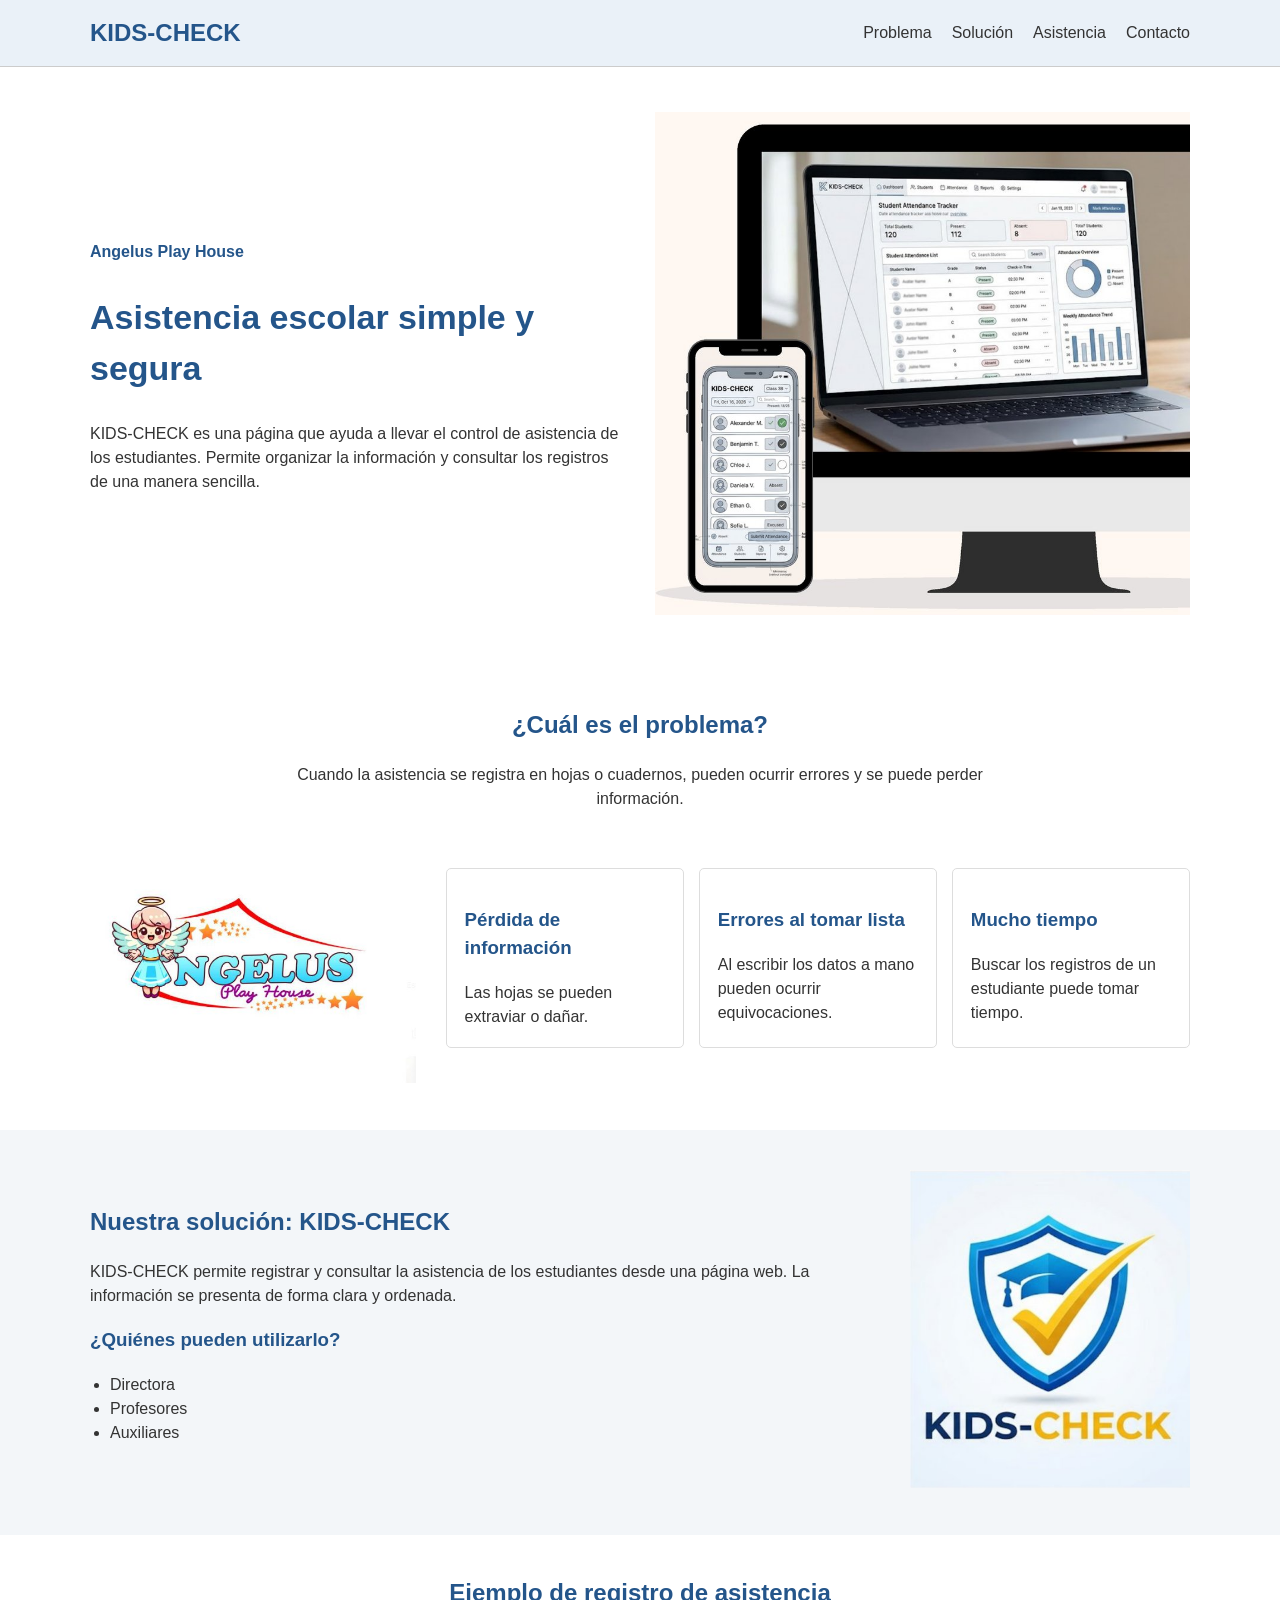
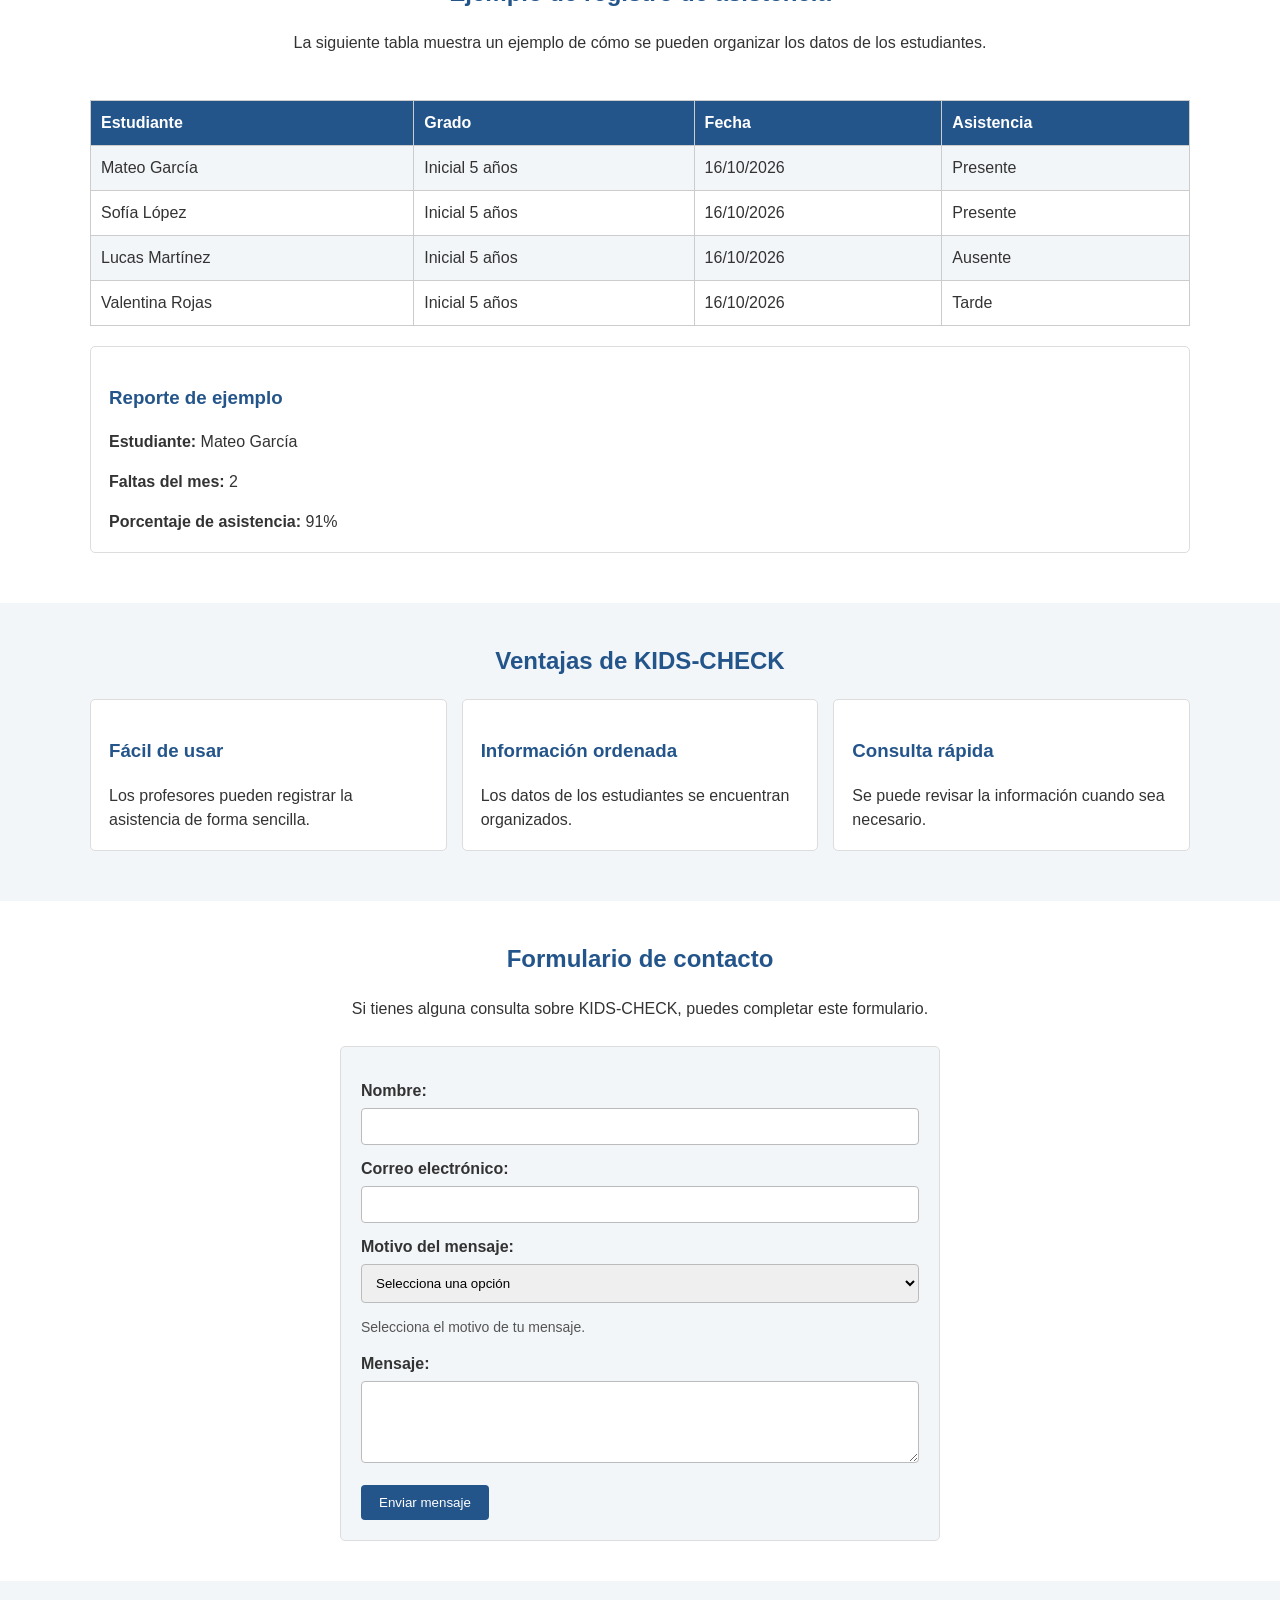
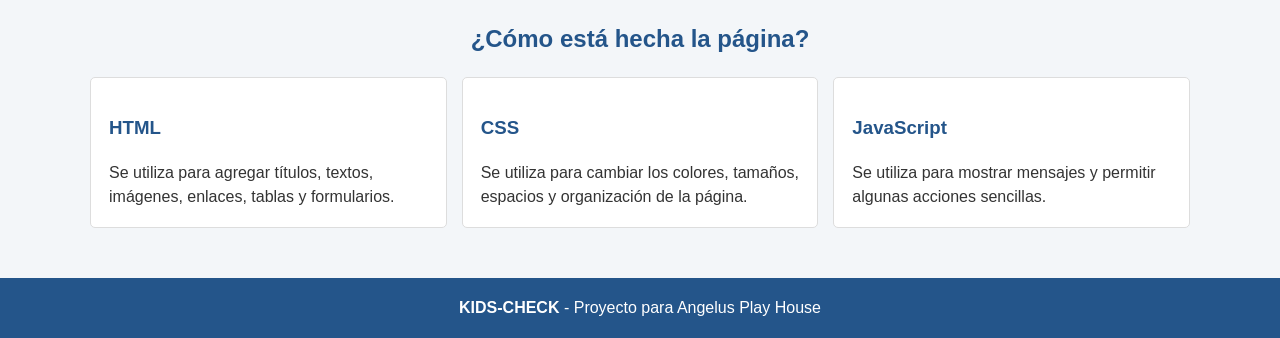
==== commit 6d229654: "nuevo" ====
--- a/index.html
+++ b/index.html
@@ -210,7 +210,6 @@
                     <textarea id="mensaje" rows="4" required></textarea>
 
                     <button type="submit" class="boton-enviar">Enviar mensaje</button>
-                    <p id="respuesta"></p>
                 </form>
             </div>
         </section>
